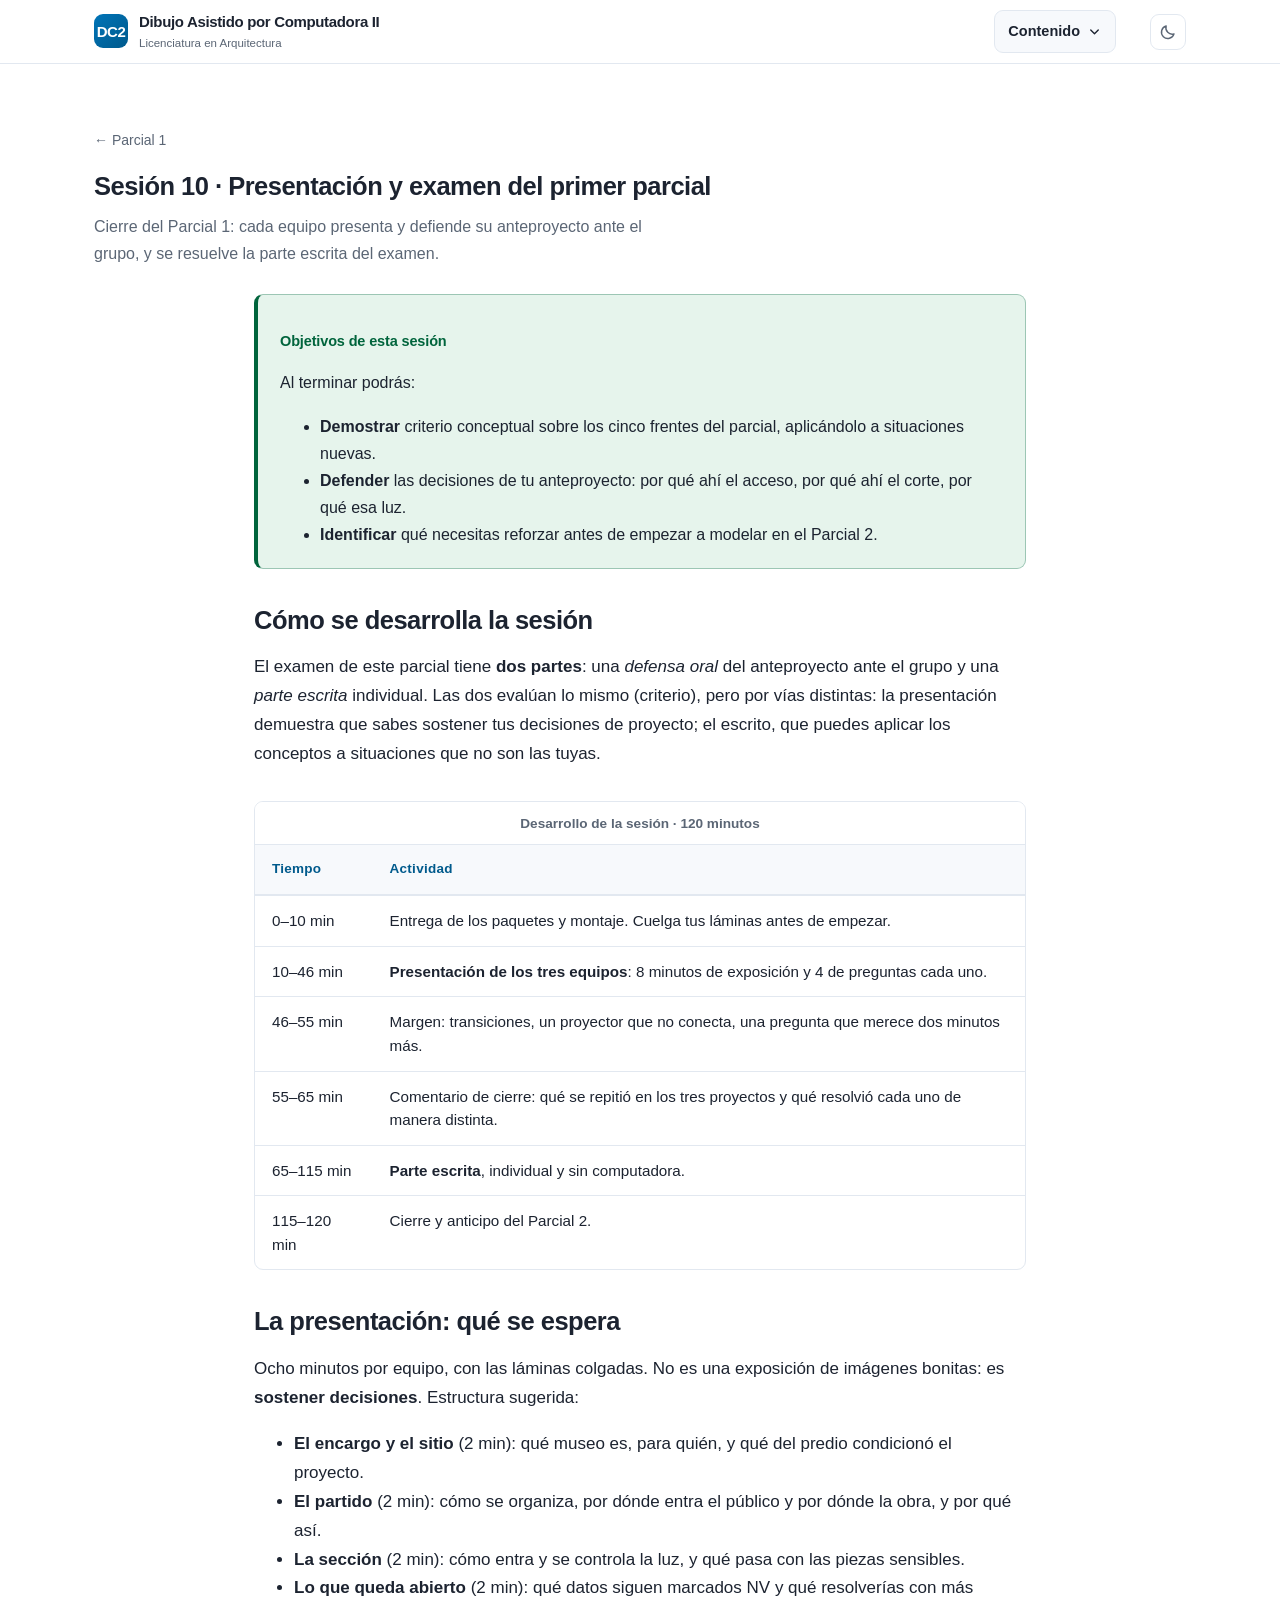
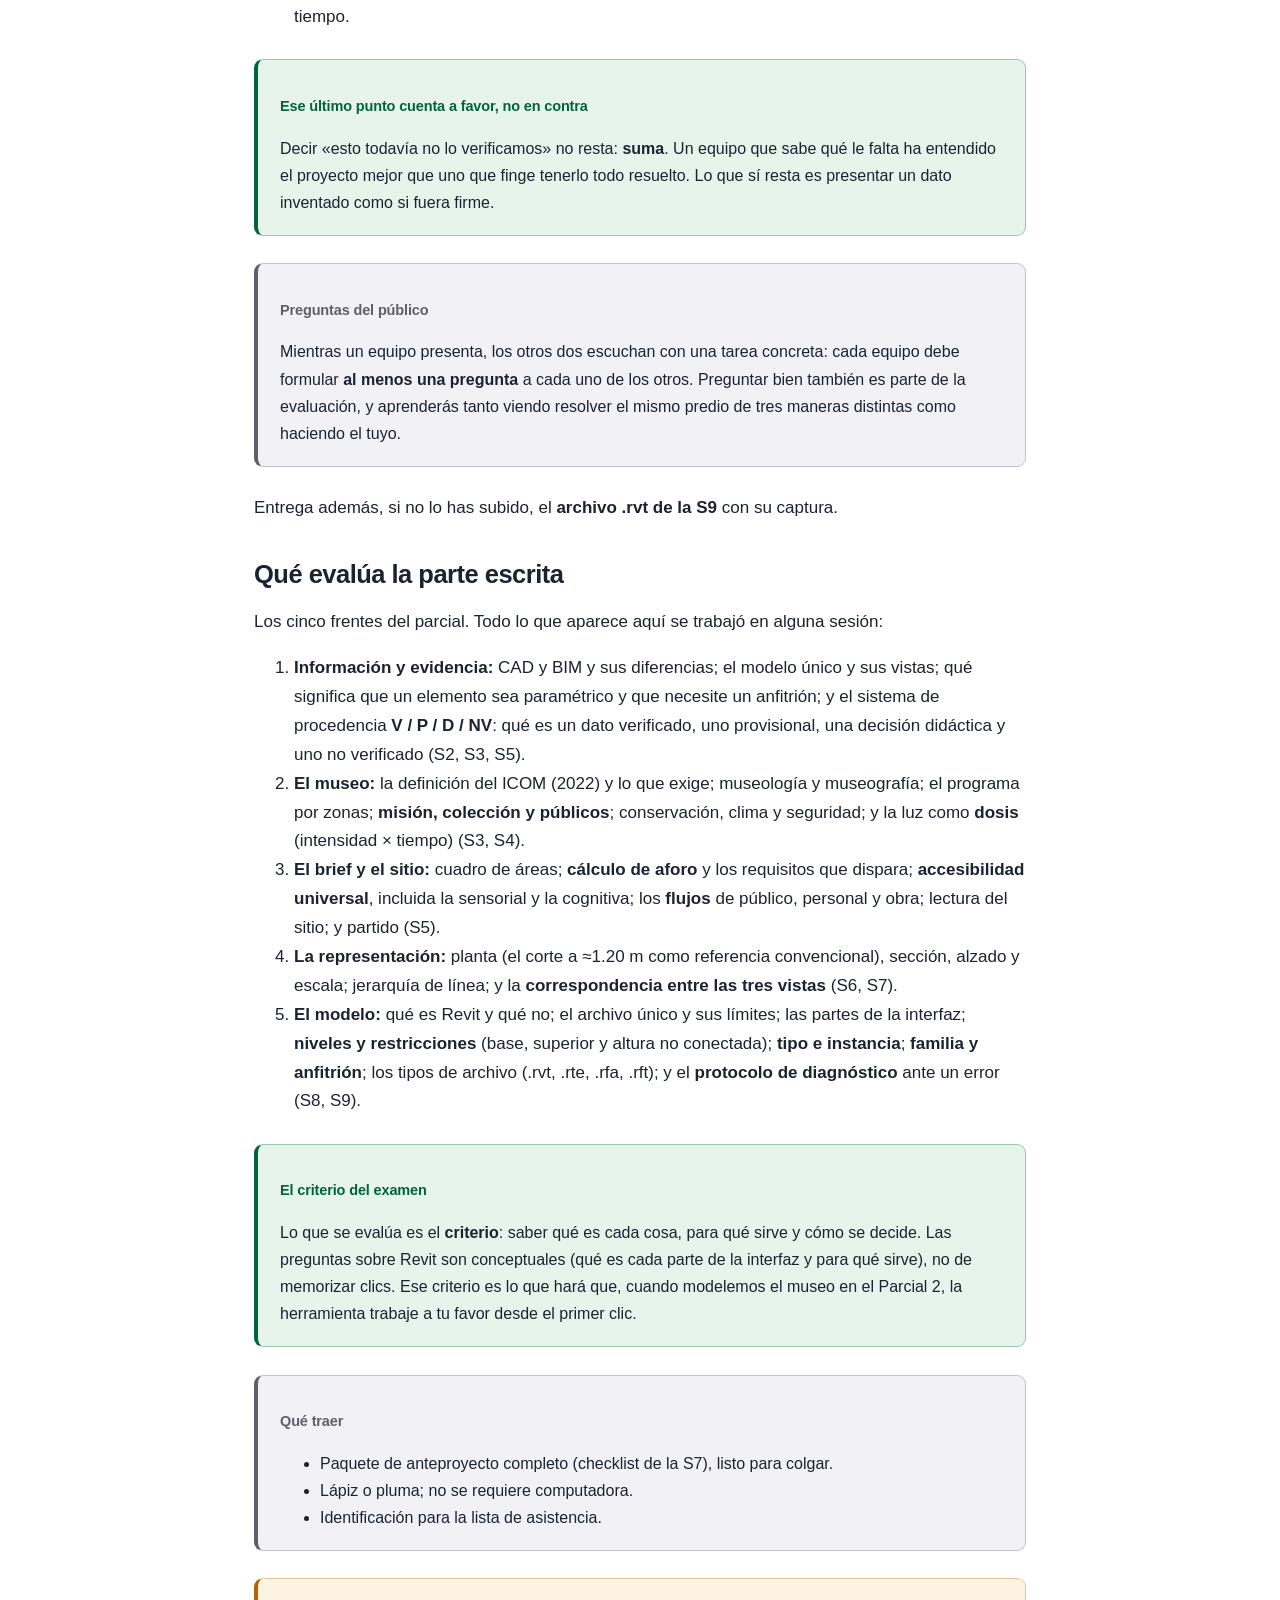
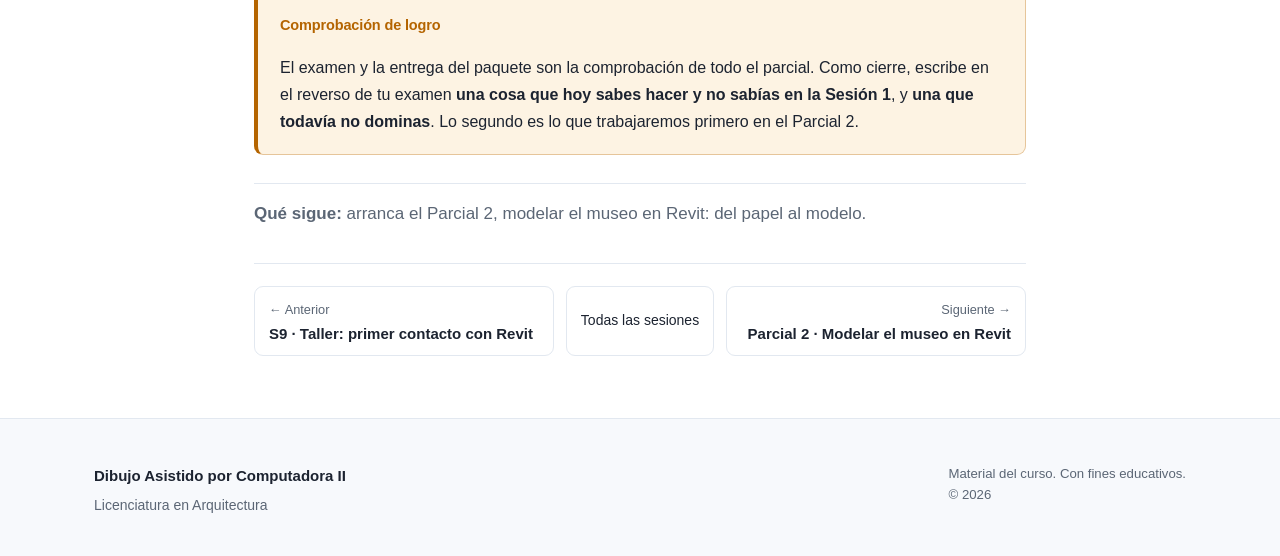
==== temas/sesion-10.html @ a5e87a87 "primer commit" ====
<!DOCTYPE html>
<html lang="es">
<head>
<meta charset="UTF-8">
<meta name="viewport" content="width=device-width, initial-scale=1">
<title>Sesión 10 · Presentación y examen del primer parcial | Dibujo Asistido por Computadora II</title>
<meta name="description" content="Sesión 10 del Parcial 1: presentación y defensa del anteproyecto del museo ante el grupo, y parte escrita del examen.">
<link rel="stylesheet" href="../assets/css/estilos.css">
<script>
  (function () {
    try {
      var t = localStorage.getItem('dacii-tema');
      if (!t) t = window.matchMedia('(prefers-color-scheme: dark)').matches ? 'oscuro' : 'claro';
      if (t === 'oscuro') document.documentElement.setAttribute('data-tema', 'oscuro');
    } catch (e) {}
  })();
</script>
</head>
<body>

<nav class="nav">
  <div class="contenedor nav__inner">
    <a class="nav__marca" href="../index.html">
      <span class="nav__logo">DC2</span>
      <span>Dibujo Asistido por Computadora II<small>Licenciatura en Arquitectura</small></span>
    </a>
    <div class="menu" data-menu>
      <noscript><a class="menu__respaldo" href="../index.html">Contenido del curso</a></noscript>
    </div>
      <button class="tema-btn" id="tema-btn" type="button"
              aria-label="Cambiar entre modo claro y oscuro" title="Cambiar tema">
        <svg class="luna" viewBox="0 0 24 24" aria-hidden="true"><path d="M20 14.5A8.5 8.5 0 0 1 9.5 4a8.5 8.5 0 1 0 10.5 10.5Z"/></svg>
        <svg class="sol" viewBox="0 0 24 24" aria-hidden="true"><circle cx="12" cy="12" r="4.2"/><path d="M12 2.4v2.2M12 19.4v2.2M2.4 12h2.2M19.4 12h2.2M5.2 5.2l1.6 1.6M17.2 17.2l1.6 1.6M18.8 5.2l-1.6 1.6M6.8 17.2l-1.6 1.6"/></svg>
      </button>
  </div>
</nav>

<main>
<section class="seccion">
  <div class="contenedor parcial-cab">
    <a class="volver" href="../parcial-1.html">&larr; Parcial 1</a>
    <h1>Sesión 10 · Presentación y examen del primer parcial</h1>
    <p class="parcial-desc">Cierre del Parcial 1: cada equipo presenta y defiende su anteproyecto ante el grupo, y se resuelve la parte escrita del examen.</p>
  </div>

  <div class="contenedor sesion-cuerpo">

    <div class="caja caja--concepto">
      <p class="caja__titulo">Objetivos de esta sesión</p>
      <p>Al terminar podrás:</p>
      <ul>
        <li><strong>Demostrar</strong> criterio conceptual sobre los cinco frentes del parcial, aplicándolo a situaciones nuevas.</li>
        <li><strong>Defender</strong> las decisiones de tu anteproyecto: por qué ahí el acceso, por qué ahí el corte, por qué esa luz.</li>
        <li><strong>Identificar</strong> qué necesitas reforzar antes de empezar a modelar en el Parcial 2.</li>
      </ul>
    </div>

    <h2>Cómo se desarrolla la sesión</h2>

    <p>
      El examen de este parcial tiene <strong>dos partes</strong>: una <em>defensa oral</em> del
      anteproyecto ante el grupo y una <em>parte escrita</em> individual. Las dos evalúan lo mismo
      (criterio), pero por vías distintas: la presentación demuestra que sabes sostener tus decisiones de
      proyecto; el escrito, que puedes aplicar los conceptos a situaciones que no son las tuyas.
    </p>

    <div class="tabla-envoltura">
      <table>
        <caption class="tabla-titulo">Desarrollo de la sesión · 120 minutos</caption>
        <thead>
          <tr><th scope="col">Tiempo</th><th scope="col">Actividad</th></tr>
        </thead>
        <tbody>
          <tr><td>0–10 min</td><td>Entrega de los paquetes y montaje. Cuelga tus láminas antes de empezar.</td></tr>
          <tr><td>10–46 min</td><td><strong>Presentación de los tres equipos</strong>: 8 minutos de exposición y 4 de preguntas cada uno.</td></tr>
          <tr><td>46–55 min</td><td>Margen: transiciones, un proyector que no conecta, una pregunta que merece dos minutos más.</td></tr>
          <tr><td>55–65 min</td><td>Comentario de cierre: qué se repitió en los tres proyectos y qué resolvió cada uno de manera distinta.</td></tr>
          <tr><td>65–115 min</td><td><strong>Parte escrita</strong>, individual y sin computadora.</td></tr>
          <tr><td>115–120 min</td><td>Cierre y anticipo del Parcial 2.</td></tr>
        </tbody>
      </table>
    </div>

    <h2>La presentación: qué se espera</h2>

    <p>
      Ocho minutos por equipo, con las láminas colgadas. No es una exposición de imágenes bonitas: es
      <strong>sostener decisiones</strong>. Estructura sugerida:
    </p>
    <ul>
      <li><strong>El encargo y el sitio</strong> (2 min): qué museo es, para quién, y qué del predio condicionó el proyecto.</li>
      <li><strong>El partido</strong> (2 min): cómo se organiza, por dónde entra el público y por dónde la obra, y por qué así.</li>
      <li><strong>La sección</strong> (2 min): cómo entra y se controla la luz, y qué pasa con las piezas sensibles.</li>
      <li><strong>Lo que queda abierto</strong> (2 min): qué datos siguen marcados NV y qué resolverías con más tiempo.</li>
    </ul>

    <div class="caja caja--concepto">
      <p class="caja__titulo">Ese último punto cuenta a favor, no en contra</p>
      <p>
        Decir «esto todavía no lo verificamos» no resta: <strong>suma</strong>. Un equipo que sabe qué le
        falta ha entendido el proyecto mejor que uno que finge tenerlo todo resuelto. Lo que sí resta es
        presentar un dato inventado como si fuera firme.
      </p>
    </div>

    <div class="caja caja--recordatorio">
      <p class="caja__titulo">Preguntas del público</p>
      <p>
        Mientras un equipo presenta, los otros dos escuchan con una tarea concreta: cada equipo debe
        formular <strong>al menos una pregunta</strong> a cada uno de los otros. Preguntar bien también es
        parte de la evaluación, y aprenderás tanto viendo resolver el mismo predio de tres maneras
        distintas como haciendo el tuyo.
      </p>
    </div>

    <p>
      Entrega además, si no lo has subido, el <strong>archivo .rvt de la S9</strong> con su captura.
    </p>

    <h2>Qué evalúa la parte escrita</h2>
    <p>Los cinco frentes del parcial. Todo lo que aparece aquí se trabajó en alguna sesión:</p>
    <ol>
      <li><strong>Información y evidencia:</strong> CAD y BIM y sus diferencias; el modelo único y sus
        vistas; qué significa que un elemento sea paramétrico y que necesite un anfitrión; y el sistema de
        procedencia <strong>V / P / D / NV</strong>: qué es un dato verificado, uno provisional, una
        decisión didáctica y uno no verificado (S2, S3, S5).</li>
      <li><strong>El museo:</strong> la definición del ICOM (2022) y lo que exige; museología y museografía;
        el programa por zonas; <strong>misión, colección y públicos</strong>; conservación, clima y
        seguridad; y la luz como <strong>dosis</strong> (intensidad × tiempo) (S3, S4).</li>
      <li><strong>El brief y el sitio:</strong> cuadro de áreas; <strong>cálculo de aforo</strong> y los
        requisitos que dispara; <strong>accesibilidad universal</strong>, incluida la sensorial y la
        cognitiva; los <strong>flujos</strong> de público, personal y obra; lectura del sitio; y partido
        (S5).</li>
      <li><strong>La representación:</strong> planta (el corte a ≈1.20 m como referencia convencional),
        sección, alzado y escala; jerarquía de línea; y la <strong>correspondencia entre las tres
        vistas</strong> (S6, S7).</li>
      <li><strong>El modelo:</strong> qué es Revit y qué no; el archivo único y sus límites; las partes de
        la interfaz; <strong>niveles y restricciones</strong> (base, superior y altura no conectada);
        <strong>tipo e instancia</strong>; <strong>familia y anfitrión</strong>; los tipos de archivo
        (.rvt, .rte, .rfa, .rft); y el <strong>protocolo de diagnóstico</strong> ante un error (S8, S9).</li>
    </ol>

    <div class="caja caja--concepto">
      <p class="caja__titulo">El criterio del examen</p>
      <p>
        Lo que se evalúa es el <strong>criterio</strong>: saber qué es cada cosa, para qué sirve y cómo se
        decide. Las preguntas sobre Revit son conceptuales (qué es cada parte de la interfaz y para qué
        sirve), no de memorizar clics. Ese criterio es lo que hará que, cuando modelemos
        el museo en el Parcial 2, la herramienta trabaje a tu favor desde el primer clic.
      </p>
    </div>

    <div class="caja caja--recordatorio">
      <p class="caja__titulo">Qué traer</p>
      <ul>
        <li>Paquete de anteproyecto completo (checklist de la S7), listo para colgar.</li>
        <li>Lápiz o pluma; no se requiere computadora.</li>
        <li>Identificación para la lista de asistencia.</li>
      </ul>
    </div>

    <div class="caja caja--practica">
      <p class="caja__titulo">Comprobación de logro</p>
      <p>
        El examen y la entrega del paquete son la comprobación de todo el parcial. Como cierre, escribe en
        el reverso de tu examen <strong>una cosa que hoy sabes hacer y no sabías en la Sesión 1</strong>, y
        <strong>una que todavía no dominas</strong>. Lo segundo es lo que trabajaremos primero en el
        Parcial 2.
      </p>
    </div>

    <p class="sesion-sig"><strong>Qué sigue:</strong> arranca el Parcial 2, modelar el museo en Revit: del papel al modelo.</p>

    <nav class="nav-sesiones" aria-label="Navegación entre sesiones">
      <a class="nav-sesiones__ant" href="sesion-9.html">
        <span class="nav-sesiones__rotulo">&larr; Anterior</span>
        <span class="nav-sesiones__titulo">S9 · Taller: primer contacto con Revit</span>
      </a>
      <a class="nav-sesiones__ind" href="../parcial-1.html">Todas las sesiones</a>
      <a class="nav-sesiones__sig" href="../parcial-2.html">
        <span class="nav-sesiones__rotulo">Siguiente &rarr;</span>
        <span class="nav-sesiones__titulo">Parcial 2 · Modelar el museo en Revit</span>
      </a>
    </nav>

  </div>
</section>
</main>

<footer class="pie">
  <div class="contenedor pie__inner">
    <div>
      <strong>Dibujo Asistido por Computadora II</strong>
      Licenciatura en Arquitectura
    </div>
    <div class="pie__nota">
      Material del curso. Con fines educativos.
      <br>&copy; <span data-anio>2026</span>
    </div>
  </div>
</footer>

<script src="../assets/js/main.js"></script>
<script src="../assets/js/curso.js"></script>
<script src="../assets/js/menu.js"></script>
</body>
</html>
---- assets/css/estilos.css ----
/* ===================================================================
   Dibujo Asistido por Computadora II · Hoja de estilos
   =================================================================== */

:root {
  --azul-oscuro: #005a8c;
  --azul-medio: #0074b8;
  --azul-claro: #e8f0f9;
  --verde: #00643c;
  --verde-claro: #e6f4ec;
  --gris-azul: #465a6e;
  --gris-azul-claro: #eef2f7;
  --gris-calido: #5f5f69;
  --gris-calido-claro: #f2f2f6;
  --morado: #5a0078;
  --morado-claro: #f4ecf9;
  --naranja: #b46400;
  --naranja-claro: #fdf3e3;
  --rojo: #b41e1e;
  --rojo-claro: #fdeced;

  --texto: #1c2330;
  --texto-suave: #5b6675;
  --borde: #e2e8f0;
  --fondo: #ffffff;
  --fondo-alt: #f7f9fc;
  --tarjeta: #ffffff;
  --nav-fondo: rgba(255, 255, 255, .86);
  --hero-1: rgba(10, 77, 140, .11);
  --hero-2: rgba(0, 100, 60, .07);
  --brillo-fig: none;

  --radio: 14px;
  --radio-sm: 9px;
  --sombra: 0 1px 2px rgba(16, 30, 54, .04), 0 6px 20px rgba(16, 30, 54, .06);
  --sombra-hover: 0 2px 4px rgba(16, 30, 54, .06), 0 14px 34px rgba(16, 30, 54, .12);
  --ancho: 1140px;
  --sans: "Inter", -apple-system, BlinkMacSystemFont, "Segoe UI", Roboto, "Helvetica Neue", Arial, sans-serif;

  --alto-nav: 64px;
}

/* ===================================================================
   Tema oscuro
   Los acentos se aclaran (para leerse sobre fondo oscuro) y los fondos
   «claros» de las cajas didácticas se vuelven tintes profundos del
   mismo color, conservando el código cromático del apunte.
   =================================================================== */
[data-tema="oscuro"] {
  --azul-oscuro: #8ab8ea;
  --azul-medio: #6ba6e4;
  --azul-claro: #15273d;
  --verde: #6fd0a4;
  --verde-claro: #0e2a20;
  --gris-azul: #a8bacd;
  --gris-azul-claro: #1b2431;
  --gris-calido: #b2b2bf;
  --gris-calido-claro: #1f1f28;
  --morado: #cba0e2;
  --morado-claro: #241531;
  --naranja: #e2a755;
  --naranja-claro: #2b2010;
  --rojo: #ee9091;
  --rojo-claro: #2e1618;

  --texto: #e5ecf4;
  --texto-suave: #97a5b6;
  --borde: #27313f;
  --fondo: #0f1520;
  --fondo-alt: #151d2a;
  --tarjeta: #182131;
  --nav-fondo: rgba(15, 21, 32, .88);
  --hero-1: rgba(107, 166, 228, .12);
  --hero-2: rgba(111, 208, 164, .07);
  --brillo-fig: brightness(.9) contrast(1.02);

  --sombra: 0 1px 2px rgba(0, 0, 0, .3), 0 6px 20px rgba(0, 0, 0, .28);
  --sombra-hover: 0 2px 4px rgba(0, 0, 0, .34), 0 14px 34px rgba(0, 0, 0, .42);

  color-scheme: dark;
}

html { transition: none; }
body, .nav, .bloque, .caja, .instructor, table, .glosario div, .nav-apuntes a {
  transition: background-color .22s ease, border-color .22s ease, color .22s ease;
}
@media (prefers-reduced-motion: reduce) {
  * { transition: none !important; }
}

/* --- Reset --- */
*, *::before, *::after { box-sizing: border-box; }
html { scroll-behavior: smooth; scroll-padding-top: calc(var(--alto-nav) + 20px); -webkit-text-size-adjust: 100%; }
body {
  margin: 0;
  font-family: var(--sans);
  font-size: 17px;
  line-height: 1.7;
  color: var(--texto);
  background: var(--fondo);
  -webkit-font-smoothing: antialiased;
}
img { max-width: 100%; height: auto; display: block; }
a { color: var(--azul-medio); text-decoration: none; }
a:hover { text-decoration: underline; }
h1, h2, h3, h4 { line-height: 1.25; letter-spacing: -.02em; margin: 0 0 .5em; font-weight: 700; }

.contenedor { width: 100%; max-width: var(--ancho); margin: 0 auto; padding: 0 24px; }

/* ===================================================================
   Barra de navegación
   =================================================================== */
.nav {
  position: sticky; top: 0; z-index: 100;
  height: var(--alto-nav);
  background: var(--nav-fondo);
  backdrop-filter: saturate(180%) blur(14px);
  -webkit-backdrop-filter: saturate(180%) blur(14px);
  border-bottom: 1px solid var(--borde);
}
.nav__inner { height: 100%; display: flex; align-items: center; gap: 28px; }
.nav__marca { display: flex; align-items: center; gap: 11px; font-weight: 700; color: var(--texto); letter-spacing: -.02em; }
.nav__marca:hover { text-decoration: none; }
.nav__logo {
  width: 34px; height: 34px; border-radius: 9px; flex-shrink: 0;
  background: linear-gradient(135deg, var(--azul-medio), var(--azul-oscuro));
  color: #fff; display: grid; place-items: center;
  font-size: 13px; font-weight: 800; letter-spacing: -.03em;
}
.nav__marca span { font-size: 15px; }
.nav__marca small { display: block; font-size: 11.5px; font-weight: 500; color: var(--texto-suave); letter-spacing: 0; }
.nav__links { margin-left: auto; display: flex; gap: 6px; align-items: center; }
.nav__links a {
  color: var(--texto-suave); font-size: 14.5px; font-weight: 500;
  padding: 7px 13px; border-radius: 8px; transition: .18s;
}
.nav__links a:hover { background: var(--fondo-alt); color: var(--azul-oscuro); text-decoration: none; }
.nav__links a.activo { color: var(--azul-oscuro); background: var(--azul-claro); font-weight: 600; }

/* --- Menú «Contenido» --- */
.menu { position: relative; margin-left: auto; }
.menu__btn {
  display: inline-flex; align-items: center; gap: 7px;
  font: inherit; font-size: 14.5px; font-weight: 600;
  color: var(--texto); background: var(--fondo-alt);
  border: 1px solid var(--borde); border-radius: 9px;
  padding: 8px 13px; cursor: pointer; transition: .18s;
}
.menu__btn:hover { border-color: color-mix(in srgb, var(--azul-medio) 38%, var(--fondo)); color: var(--azul-oscuro); }
.menu__btn:focus-visible { outline: 2px solid var(--azul-medio); outline-offset: 2px; }
.menu__btn svg { width: 15px; height: 15px; fill: none; stroke: currentColor; stroke-width: 2.2; stroke-linecap: round; stroke-linejoin: round; transition: transform .2s; }
.menu.abierto .menu__btn { background: var(--azul-claro); border-color: color-mix(in srgb, var(--azul-medio) 42%, var(--fondo)); color: var(--azul-oscuro); }
.menu.abierto .menu__btn svg { transform: rotate(180deg); }

.menu__panel {
  position: absolute; right: 0; top: calc(100% + 9px); z-index: 200;
  width: min(430px, calc(100vw - 32px));
  max-height: min(72vh, 640px); overflow-y: auto;
  background: var(--tarjeta); border: 1px solid var(--borde);
  border-radius: var(--radio); box-shadow: var(--sombra-hover);
  padding: 8px;
}
.menu__panel[hidden] { display: none; }

.menu__bloque {
  display: flex; flex-direction: column; gap: 1px;
  margin: 10px 0 6px; padding: 0 12px;
  font-size: 14.5px; font-weight: 700; color: var(--texto); letter-spacing: -.01em;
}
.menu__bloque:first-child { margin-top: 4px; }
.menu__bloque span {
  font-size: 11px; font-weight: 700; letter-spacing: .09em;
  text-transform: uppercase; color: var(--azul-medio);
}

.menu__lista { list-style: none; margin: 0 0 4px; padding: 0; }
.menu__lista li {
  display: grid; grid-template-columns: 30px minmax(0, 1fr) auto;
  align-items: center; gap: 10px;
  padding: 9px 12px; border-radius: var(--radio-sm);
}
.menu__lista li:hover { background: var(--fondo-alt); }
.menu__clave { font-size: 12.5px; font-weight: 800; color: var(--azul-medio); }
.menu__tema { font-size: 14.3px; color: var(--texto); line-height: 1.4; }
.menu__accesos { display: flex; gap: 6px; }
.menu__accesos a {
  font-size: 12.3px; font-weight: 600; color: var(--texto-suave);
  border: 1px solid var(--borde); border-radius: 999px; padding: 3px 11px;
  white-space: nowrap; transition: .16s;
}
.menu__accesos a:hover { background: var(--azul-claro); border-color: color-mix(in srgb, var(--azul-medio) 40%, var(--fondo)); color: var(--azul-oscuro); text-decoration: none; }
.menu__accesos a.aqui { background: var(--azul-oscuro); border-color: var(--azul-oscuro); color: var(--fondo); }
[data-tema="oscuro"] .menu__accesos a.aqui { color: #0f1520; }
.menu__pendiente { font-size: 11.5px; color: var(--texto-suave); font-style: italic; white-space: nowrap; }

.menu__inicio {
  display: block; margin: 6px 0 2px; padding: 11px 12px;
  border-top: 1px solid var(--borde); border-radius: 0 0 var(--radio-sm) var(--radio-sm);
  font-size: 13.8px; font-weight: 600; color: var(--azul-medio);
}
.menu__inicio:hover { background: var(--fondo-alt); text-decoration: none; }

.menu__respaldo { margin-left: auto; font-size: 14.5px; font-weight: 500; color: var(--texto-suave); }

.menu__btn .ico-lista { display: none; }
.menu__fondo { display: none; }

/* ---- Móvil: el panel deja de flotar y se ancla bajo la barra ---- */
@media (max-width: 700px) {
  /* El texto no cabe, pero un galón suelto no significa nada: se cambia por un
     icono de lista, y el botón conserva su nombre accesible en el aria-label. */
  .menu__btn span, .menu__btn .ico-galon { display: none; }
  .menu__btn .ico-lista { display: block; width: 21px; height: 21px; }
  .menu__btn { padding: 7px 9px; }

  /* Se posiciona respecto a la ventana, no al botón: así ocupa todo el ancho
     sin depender de la posición del botón ni del padding del contenedor. */
  .menu { position: static; }
  .menu__panel {
    position: fixed; left: 0; right: 0; top: var(--alto-nav);
    width: auto; max-height: calc(100vh - var(--alto-nav));
    max-height: calc(100dvh - var(--alto-nav));
    border-radius: 0; border-left: 0; border-right: 0;
    box-shadow: 0 14px 30px rgba(0, 0, 0, .22);
    padding: 4px 6px calc(16px + env(safe-area-inset-bottom));
    overscroll-behavior: contain;
  }

  .menu__fondo {
    display: block; position: fixed; inset: 0; z-index: 150;
    background: rgba(9, 13, 20, .42);
    -webkit-backdrop-filter: blur(2px); backdrop-filter: blur(2px);
  }
  .menu__fondo[hidden] { display: none; }

  body.menu-abierto { overflow: hidden; }

  /* Dos renglones por subtema y objetivos táctiles más grandes */
  .menu__bloque { padding: 0 14px; margin: 14px 0 4px; }
  .menu__lista li {
    grid-template-columns: 28px minmax(0, 1fr);
    row-gap: 8px; padding: 11px 14px; align-items: start;
  }
  .menu__tema { font-size: 15px; }
  .menu__accesos, .menu__pendiente { grid-column: 2; }
  .menu__accesos a { padding: 8px 16px; font-size: 13.2px; }
  .menu__inicio { padding: 14px; margin-top: 8px; }
}

/* --- Interruptor de tema --- */
.tema-btn {
  margin-left: 6px; flex-shrink: 0;
  width: 36px; height: 36px; padding: 0;
  display: grid; place-items: center;
  background: transparent; color: var(--texto-suave);
  border: 1px solid var(--borde); border-radius: 9px;
  cursor: pointer; transition: .18s;
}
.tema-btn:hover { color: var(--azul-oscuro); background: var(--fondo-alt); border-color: color-mix(in srgb, var(--azul-medio) 38%, var(--fondo)); }
.tema-btn:focus-visible { outline: 2px solid var(--azul-medio); outline-offset: 2px; }
.tema-btn svg { width: 18px; height: 18px; fill: none; stroke: currentColor; stroke-width: 1.9; stroke-linecap: round; stroke-linejoin: round; }
/* se muestra el icono del tema al que se cambiará */
.tema-btn .luna { display: block; }
.tema-btn .sol  { display: none; }
[data-tema="oscuro"] .tema-btn .luna { display: none; }
[data-tema="oscuro"] .tema-btn .sol  { display: block; }

/* ===================================================================
   Portada (hero)
   =================================================================== */
.hero {
  background:
    radial-gradient(1100px 480px at 82% -12%, var(--hero-1), transparent 62%),
    radial-gradient(760px 400px at 8% 8%, var(--hero-2), transparent 60%),
    var(--fondo-alt);
  border-bottom: 1px solid var(--borde);
  padding: 76px 0 68px;
}
.hero__etiqueta {
  display: inline-flex; align-items: center; gap: 8px;
  font-size: 12.5px; font-weight: 600; letter-spacing: .07em; text-transform: uppercase;
  color: var(--azul-medio); background: var(--tarjeta);
  border: 1px solid color-mix(in srgb, var(--azul-medio) 22%, var(--fondo)); border-radius: 999px; padding: 6px 15px; margin-bottom: 22px;
}
.hero h1 { font-size: clamp(2.3rem, 5.4vw, 3.5rem); margin-bottom: .3em; letter-spacing: -.035em; }
.hero__sub { font-size: clamp(1.02rem, 2.1vw, 1.2rem); color: var(--texto-suave); max-width: 640px; margin: 0 0 30px; }
.hero__datos { display: flex; flex-wrap: wrap; gap: 12px; }
.dato {
  background: var(--tarjeta); border: 1px solid var(--borde); border-radius: 10px;
  padding: 9px 16px; font-size: 14px; color: var(--texto-suave);
}
.dato strong { color: var(--texto); font-weight: 600; }

/* ===================================================================
   Secciones
   =================================================================== */
.seccion { padding: 62px 0; }
.seccion--alt { background: var(--fondo-alt); border-block: 1px solid var(--borde); }
.seccion__titulo { font-size: 1.05rem; font-weight: 700; letter-spacing: .04em; text-transform: uppercase; color: var(--azul-medio); margin-bottom: 6px; }
.seccion__desc { color: var(--texto-suave); margin: 0 0 34px; max-width: 620px; }

/* ===================================================================
   Tarjetas de bloque
   =================================================================== */
/* min(330px, 100%) evita que la pista mínima supere el ancho de un celular angosto */
.bloques { display: grid; grid-template-columns: repeat(auto-fit, minmax(min(330px, 100%), 1fr)); gap: 24px; }

.bloque {
  background: var(--tarjeta); border: 1px solid var(--borde); border-radius: var(--radio);
  padding: 30px 30px 26px; box-shadow: var(--sombra);
  display: flex; flex-direction: column;
  transition: transform .22s ease, box-shadow .22s ease, border-color .22s ease;
}
.bloque:hover { transform: translateY(-3px); box-shadow: var(--sombra-hover); border-color: color-mix(in srgb, var(--azul-medio) 30%, var(--fondo)); }
.bloque__cab { display: flex; align-items: flex-start; gap: 15px; margin-bottom: 16px; }
.bloque__num {
  width: 46px; height: 46px; flex-shrink: 0; border-radius: 12px;
  display: grid; place-items: center; font-size: 19px; font-weight: 800;
  background: var(--azul-claro); color: var(--azul-oscuro);
}
.bloque--2 .bloque__num { background: var(--verde-claro); color: var(--verde); }
.bloque__cab h3 { font-size: 1.32rem; margin: 3px 0 3px; }
.bloque__cab p { margin: 0; font-size: 13.5px; color: var(--texto-suave); }
.bloque > p { color: var(--texto-suave); font-size: 15.2px; margin: 0 0 20px; }

.subtemas { list-style: none; margin: 0 0 22px; padding: 0; display: flex; flex-direction: column; gap: 9px; }
.subtemas li a, .subtemas li span {
  display: flex; align-items: center; gap: 12px;
  padding: 12px 15px; border-radius: var(--radio-sm);
  background: var(--fondo-alt); border: 1px solid transparent;
  font-size: 15px; color: var(--texto); transition: .18s;
}
.subtemas li a:hover { background: var(--azul-claro); border-color: color-mix(in srgb, var(--azul-medio) 34%, var(--fondo)); text-decoration: none; }
.subtemas li span { color: var(--texto-suave); }
.subtemas .clave { font-weight: 700; color: var(--azul-medio); font-size: 13px; min-width: 26px; }
.bloque--2 .subtemas .clave { color: var(--verde); }
.subtemas .flecha { margin-left: auto; color: var(--texto-suave); font-size: 15px; }

.bloque__pie { margin-top: auto; padding-top: 18px; border-top: 1px solid var(--borde); display: flex; align-items: center; gap: 10px; }

.chip {
  display: inline-flex; align-items: center; gap: 6px;
  font-size: 12px; font-weight: 600; letter-spacing: .03em;
  padding: 4px 11px; border-radius: 999px;
}
.chip--ok { background: var(--verde-claro); color: var(--verde); }
.chip--wip { background: var(--naranja-claro); color: var(--naranja); }
.chip--info { background: var(--azul-claro); color: var(--azul-oscuro); }
.chip--llave { background: var(--morado-claro); color: var(--morado); }

/* ===================================================================
   Instructor
   =================================================================== */
.instructor {
  display: flex; align-items: center; gap: 34px;
  background: var(--tarjeta); border: 1px solid var(--borde); border-radius: var(--radio);
  padding: 34px 38px; box-shadow: var(--sombra); max-width: 680px;
}
.instructor__foto {
  width: 156px; height: 156px; flex-shrink: 0;
  border-radius: 50%; object-fit: cover; object-position: center 42%;
  background: var(--tarjeta);
  border: 4px solid var(--tarjeta);
  box-shadow: 0 0 0 1px var(--borde), 0 8px 24px rgba(16, 30, 54, .13);
}
.instructor__nombre { font-size: 1.42rem; margin: 0 0 3px; letter-spacing: -.025em; }
.instructor__rol { font-size: 14px; font-weight: 600; letter-spacing: .05em; text-transform: uppercase; color: var(--azul-medio); margin: 0 0 12px; }
.instructor__nota { margin: 0; color: var(--texto-suave); font-size: 15.2px; line-height: 1.6; }

@media (max-width: 620px) {
  .instructor { flex-direction: column; text-align: center; gap: 22px; padding: 30px 24px; }
  .instructor__foto { width: 132px; height: 132px; }
}

/* ===================================================================
   Botones
   =================================================================== */
.btn {
  display: inline-flex; align-items: center; gap: 8px;
  padding: 11px 20px; border-radius: 10px; font-size: 14.5px; font-weight: 600;
  border: 1px solid transparent; cursor: pointer; transition: .18s;
}
.btn:hover { text-decoration: none; }
.btn--primario { background: var(--azul-oscuro); color: #fff; }
.btn--primario:hover { background: var(--azul-medio); }
.btn--sec { background: var(--tarjeta); color: var(--texto); border-color: var(--borde); }
.btn--sec:hover { border-color: color-mix(in srgb, var(--azul-medio) 38%, var(--fondo)); background: var(--fondo-alt); }

/* ===================================================================
   Página de apunte: layout con índice lateral
   =================================================================== */
.apunte-layout {
  max-width: var(--ancho); margin: 0 auto; padding: 0 24px;
  display: grid; grid-template-columns: 258px minmax(0, 1fr); gap: 52px;
  align-items: start;
}

.toc {
  position: sticky; top: calc(var(--alto-nav) + 26px);
  max-height: calc(100vh - var(--alto-nav) - 52px); overflow-y: auto;
  padding: 26px 0 40px; font-size: 14px;
}
.toc__titulo { font-size: 11.5px; font-weight: 700; letter-spacing: .1em; text-transform: uppercase; color: var(--texto-suave); margin-bottom: 14px; }
.toc ol { list-style: none; margin: 0; padding: 0; border-left: 2px solid var(--borde); }
.toc li a {
  display: block; padding: 6px 0 6px 15px; margin-left: -2px;
  border-left: 2px solid transparent; color: var(--texto-suave); line-height: 1.45; transition: .16s;
}
.toc li a:hover { color: var(--azul-oscuro); text-decoration: none; }
.toc li a.activo { color: var(--azul-oscuro); font-weight: 600; border-left-color: var(--azul-medio); }
.toc li.sub a { padding-left: 27px; font-size: 13.3px; }

.apunte { padding: 26px 0 80px; min-width: 0; max-width: 780px; }

.miga { font-size: 13.5px; color: var(--texto-suave); margin-bottom: 20px; }
.miga a { color: var(--texto-suave); }
.miga span { margin: 0 7px; opacity: .55; }

.apunte__cab { padding-bottom: 30px; border-bottom: 1px solid var(--borde); margin-bottom: 12px; }
.apunte__cab .etiqueta {
  display: inline-block; font-size: 12px; font-weight: 700; letter-spacing: .09em; text-transform: uppercase;
  color: var(--azul-medio); background: var(--azul-claro); padding: 5px 12px; border-radius: 999px; margin-bottom: 16px;
}
.apunte__cab h1 { font-size: clamp(1.95rem, 4.2vw, 2.7rem); margin-bottom: .3em; }
.apunte__cab .bajada { color: var(--texto-suave); font-size: 1.05rem; margin: 0 0 22px; }
.apunte__acciones { display: flex; flex-wrap: wrap; gap: 10px; }

.apunte h2 {
  font-size: 1.58rem; margin: 2.4em 0 .7em; padding-top: .35em;
  scroll-margin-top: calc(var(--alto-nav) + 20px);
}
.apunte h2:first-of-type { margin-top: 1.6em; }
.apunte h3 { font-size: 1.17rem; margin: 1.9em 0 .55em; color: var(--azul-oscuro); scroll-margin-top: calc(var(--alto-nav) + 20px); }
.apunte p { margin: 0 0 1.15em; }
.apunte ul, .apunte ol { margin: 0 0 1.25em; padding-left: 1.45em; }
.apunte li { margin-bottom: .45em; }
.apunte li::marker { color: var(--azul-medio); }

.divisor-parte {
  display: flex; align-items: center; gap: 18px;
  margin: 3.4em 0 2em; color: var(--azul-oscuro);
  font-size: 13px; font-weight: 700; letter-spacing: .13em; text-transform: uppercase;
  scroll-margin-top: calc(var(--alto-nav) + 20px);
}
.divisor-parte::before, .divisor-parte::after { content: ""; flex: 1; height: 1px; background: linear-gradient(90deg, transparent, color-mix(in srgb, var(--azul-medio) 45%, var(--fondo)), transparent); }

/* --- Cajas didácticas --- */
.caja {
  border-radius: var(--radio-sm); border: 1px solid; border-left-width: 4px;
  padding: 19px 22px; margin: 1.7em 0; font-size: 16px;
}
.caja__titulo { font-weight: 700; font-size: 14.5px; margin-bottom: 9px; display: flex; align-items: center; gap: 8px; letter-spacing: -.01em; }
.caja p:last-child, .caja ul:last-child, .caja ol:last-child { margin-bottom: 0; }
.caja ul, .caja ol { margin-bottom: .6em; }

.caja--definicion { background: var(--azul-claro); border-color: color-mix(in srgb, var(--azul-oscuro) 32%, var(--azul-claro)); border-left-color: var(--azul-oscuro); }
.caja--definicion .caja__titulo { color: var(--azul-oscuro); }
.caja--concepto { background: var(--verde-claro); border-color: color-mix(in srgb, var(--verde) 32%, var(--verde-claro)); border-left-color: var(--verde); }
.caja--concepto .caja__titulo { color: var(--verde); }
.caja--alerta { background: var(--gris-azul-claro); border-color: color-mix(in srgb, var(--gris-azul) 32%, var(--gris-azul-claro)); border-left-color: var(--gris-azul); }
.caja--alerta .caja__titulo { color: var(--gris-azul); }
.caja--recordatorio { background: var(--gris-calido-claro); border-color: color-mix(in srgb, var(--gris-calido) 32%, var(--gris-calido-claro)); border-left-color: var(--gris-calido); }
.caja--recordatorio .caja__titulo { color: var(--gris-calido); }
.caja--reflexion { background: var(--morado-claro); border-color: color-mix(in srgb, var(--morado) 32%, var(--morado-claro)); border-left-color: var(--morado); }
.caja--reflexion .caja__titulo { color: var(--morado); }
.caja--practica { background: var(--naranja-claro); border-color: color-mix(in srgb, var(--naranja) 32%, var(--naranja-claro)); border-left-color: var(--naranja); }
.caja--practica .caja__titulo { color: var(--naranja); }

/* --- Figuras --- */
figure { margin: 2em 0; }
figure img { border-radius: var(--radio-sm); border: 1px solid var(--borde); margin: 0 auto; filter: var(--brillo-fig); }
figcaption { font-size: 13.6px; color: var(--texto-suave); line-height: 1.55; margin-top: 11px; text-align: center; }
figcaption b { color: var(--texto); font-weight: 600; }
.fig-doble { display: grid; grid-template-columns: 1fr 1fr; gap: 20px; align-items: end; }
.fig-doble figcaption { margin-top: 9px; font-size: 12.8px; }
.fig-estrecha img { max-width: min(460px, 100%); }
.fig-media img { max-width: min(600px, 100%); }

/* --- Tablas --- */
.tabla-envoltura { overflow-x: auto; margin: 1.9em 0; border: 1px solid var(--borde); border-radius: var(--radio-sm); }
table { width: 100%; border-collapse: collapse; font-size: 15.2px; }
thead th {
  background: var(--fondo-alt); text-align: left; font-weight: 700; font-size: 13.5px;
  letter-spacing: .02em; color: var(--azul-oscuro); padding: 13px 17px; border-bottom: 2px solid var(--borde);
}
tbody td { padding: 13px 17px; border-bottom: 1px solid var(--borde); vertical-align: top; line-height: 1.55; }
tbody tr:last-child td { border-bottom: none; }
tbody tr:hover { background: var(--fondo-alt); }
table.centrada td, table.centrada th { text-align: center; }
.tabla-titulo { font-size: 13.6px; color: var(--texto-suave); margin: -1.1em 0 1.9em; text-align: center; }
/* Cuando el título va DENTRO de .tabla-envoltura, se muestra como barra de encabezado
   (evita que el margen negativo lo recorte contra el borde de la caja con overflow). */
.tabla-envoltura .tabla-titulo { margin: 0; padding: 0.7em 0.9em; border-bottom: 1px solid var(--borde); font-weight: 600; }

/* El título de tabla va en <caption> por accesibilidad: los lectores de pantalla
   lo anuncian junto con la tabla. Se estiliza igual que la antigua barra de encabezado. */
caption.tabla-titulo {
  caption-side: top;
  margin: 0;
  padding: 0.7em 0.9em;
  border-bottom: 1px solid var(--borde);
  font-size: 13.6px;
  font-weight: 600;
  color: var(--texto-suave);
  text-align: center;
  background: var(--fondo);
}

/* --- Línea de tiempo --- */
.timeline { margin: 2.2em 0 1.4em; overflow-x: auto; padding-bottom: 6px;
  -webkit-overflow-scrolling: touch;
  mask-image: linear-gradient(90deg, #000 92%, transparent);
  -webkit-mask-image: linear-gradient(90deg, #000 92%, transparent); }
@media (min-width: 780px) { .timeline { mask-image: none; -webkit-mask-image: none; } }
.timeline__pista { display: flex; gap: 0; min-width: 700px; position: relative; padding-top: 8px; }
.timeline__pista::before { content: ""; position: absolute; left: 0; right: 0; top: 34px; height: 2px; background: linear-gradient(90deg, color-mix(in srgb, var(--azul-medio) 32%, var(--fondo)), var(--azul-medio)); }
.hito { flex: 1; text-align: center; position: relative; padding-top: 0; }
.hito__anio { font-size: 13px; font-weight: 700; color: var(--azul-oscuro); margin-bottom: 8px; }
.hito__punto { width: 13px; height: 13px; border-radius: 50%; background: var(--tarjeta); border: 3px solid var(--azul-medio); margin: 0 auto 12px; position: relative; z-index: 1; }
.hito__texto { font-size: 12.4px; color: var(--texto-suave); line-height: 1.45; padding: 0 6px; }

/* --- Glosario --- */
.glosario { display: grid; gap: 2px; margin: 1.6em 0; border: 1px solid var(--borde); border-radius: var(--radio-sm); overflow: hidden; }
.glosario div { display: grid; grid-template-columns: 210px minmax(0,1fr); gap: 18px; padding: 14px 18px; background: var(--tarjeta); border-bottom: 1px solid var(--borde); font-size: 15.2px; }
.glosario div:last-child { border-bottom: none; }
.glosario dt { font-weight: 700; color: var(--azul-oscuro); margin: 0; }
.glosario dd { margin: 0; color: var(--texto-suave); }

/* --- Referencias / créditos --- */
.referencias { font-size: 15px; }
.referencias li { margin-bottom: .8em; }
.creditos { font-size: 13.2px; color: var(--texto-suave); background: var(--fondo-alt); border: 1px solid var(--borde); border-radius: var(--radio-sm); padding: 17px 20px; margin-top: 2.2em; line-height: 1.6; }

/* --- Navegación entre apuntes --- */
.nav-apuntes { display: grid; grid-template-columns: 1fr 1fr; gap: 16px; margin-top: 3.4em; padding-top: 2.2em; border-top: 1px solid var(--borde); }
.nav-apuntes a {
  border: 1px solid var(--borde); border-radius: var(--radio-sm); padding: 16px 19px;
  background: var(--tarjeta); transition: .18s; display: block;
}
.nav-apuntes a:hover { border-color: color-mix(in srgb, var(--azul-medio) 38%, var(--fondo)); box-shadow: var(--sombra); text-decoration: none; }
.nav-apuntes small { display: block; font-size: 12px; color: var(--texto-suave); margin-bottom: 4px; letter-spacing: .04em; text-transform: uppercase; font-weight: 600; }
.nav-apuntes strong { font-size: 15.2px; color: var(--texto); font-weight: 600; }
.nav-apuntes .der { text-align: right; }

/* --- Ecuaciones --- */
mjx-container[display="true"] { margin: 1.4em 0 !important; overflow-x: auto; overflow-y: hidden; }

/* ===================================================================
   Taller interactivo
   =================================================================== */
.taller-barra {
  position: sticky; top: var(--alto-nav); z-index: 50;
  display: flex; align-items: center; flex-wrap: wrap; gap: 12px;
  padding: 13px 18px; margin: 0 0 30px;
  background: var(--nav-fondo);
  backdrop-filter: saturate(180%) blur(14px);
  -webkit-backdrop-filter: saturate(180%) blur(14px);
  border: 1px solid var(--borde); border-radius: var(--radio-sm);
}
.taller-barra .marcador { font-size: 14.5px; color: var(--texto-suave); margin-right: auto; }
.taller-barra .marcador strong { color: var(--texto); }
.taller-barra .btn { padding: 8px 15px; font-size: 13.8px; }

.actividad {
  margin: 2.6em 0 0; padding-top: .4em;
  scroll-margin-top: calc(var(--alto-nav) + 76px);
}
.actividad__cab {
  display: flex; align-items: center; gap: 13px;
  background: var(--azul-oscuro); color: var(--fondo);
  border-radius: var(--radio-sm); padding: 13px 20px; margin-bottom: 18px;
}
[data-tema="oscuro"] .actividad__cab { color: #0f1520; }
.actividad__cab .n {
  width: 27px; height: 27px; flex-shrink: 0; border-radius: 50%;
  display: grid; place-items: center; font-size: 13.5px; font-weight: 800;
  background: rgba(255, 255, 255, .22);
}
.actividad__cab h2 { font-size: 1.16rem; margin: 0; letter-spacing: -.02em; }

.modelo { background: var(--verde-claro); border-color: color-mix(in srgb, var(--verde) 32%, var(--verde-claro)); border-left-color: var(--verde); }
.modelo .caja__titulo { color: var(--verde); }
.pista { background: var(--naranja-claro); border-color: color-mix(in srgb, var(--naranja) 30%, var(--naranja-claro)); border-left-color: var(--naranja); font-size: 15px; }
.pista .caja__titulo { color: var(--naranja); }

.ejercicio { border: 1px solid var(--borde); border-radius: var(--radio-sm); padding: 20px 22px; margin: 1.5em 0; background: var(--tarjeta); }
.ejercicio__num { font-weight: 700; color: var(--azul-oscuro); font-size: 15.5px; display: block; margin-bottom: 4px; }
.ejercicio__num .tipo { font-weight: 600; font-size: 11.5px; letter-spacing: .07em; text-transform: uppercase; color: var(--texto-suave); margin-left: 8px; }
.ejercicio > p:last-child, .ejercicio > ol:last-child, .ejercicio > div:last-child { margin-bottom: 0; }

/* --- Campos --- */
.hueco, .hueco-sel {
  font: inherit; font-size: 15.5px; color: var(--texto);
  background: var(--fondo-alt);
  border: 1px solid var(--borde); border-bottom: 2px solid var(--texto-suave);
  border-radius: 5px 5px 0 0; padding: 3px 8px; margin: 0 2px;
  transition: .16s; max-width: 100%;
}
.hueco:focus, .hueco-sel:focus { outline: none; border-bottom-color: var(--azul-medio); background: var(--azul-claro); }
.hueco-sel { padding: 4px 6px; }
.abierta {
  font: inherit; font-size: 15.5px; line-height: 1.6; color: var(--texto);
  width: 100%; background: var(--fondo-alt);
  border: 1px solid var(--borde); border-radius: var(--radio-sm);
  padding: 10px 13px; margin-top: 7px; resize: vertical;
}
.abierta:focus { outline: none; border-color: var(--azul-medio); }

.eleccion { display: inline-flex; gap: 5px; vertical-align: middle; margin-right: 9px; }
.eleccion button {
  font: inherit; font-size: 14px; font-weight: 700; line-height: 1;
  min-width: 34px; padding: 7px 9px; cursor: pointer;
  color: var(--texto-suave); background: var(--fondo-alt);
  border: 1px solid var(--borde); border-radius: 7px; transition: .16s;
}
.eleccion button:hover { border-color: var(--azul-medio); color: var(--azul-oscuro); }
.eleccion button[aria-pressed="true"] { background: var(--azul-oscuro); border-color: var(--azul-oscuro); color: var(--fondo); }
[data-tema="oscuro"] .eleccion button[aria-pressed="true"] { color: #0f1520; }

.opciones { display: flex; flex-wrap: wrap; gap: 8px 20px; margin: 8px 0 0; }
.opciones label { display: inline-flex; align-items: center; gap: 7px; font-size: 15.5px; cursor: pointer; }
.opciones input { accent-color: var(--azul-medio); width: 16px; height: 16px; }

.lista-ej { list-style: none; padding: 0; margin: 12px 0 0; }
.lista-ej > li { display: flex; align-items: flex-start; gap: 10px; padding: 7px 0; border-bottom: 1px solid var(--borde); }
.lista-ej > li:last-child { border-bottom: none; }
.lista-ej .enun { flex: 1; min-width: 0; }
.lista-ej .justif { display: block; width: 100%; margin-top: 6px; }

/* --- Estado de corrección --- */
.bien  { border-color: var(--verde) !important; background: var(--verde-claro) !important; }
.mal   { border-color: var(--naranja) !important; background: var(--naranja-claro) !important; }
.marca { font-size: 14px; font-weight: 700; margin-left: 7px; vertical-align: middle; }
.marca.ok  { color: var(--verde); }
.marca.no  { color: var(--naranja); }
.revisar {
  display: inline-flex; align-items: center; gap: 6px; margin-top: 8px;
  font-size: 13.2px; color: var(--texto-suave);
  background: var(--gris-calido-claro); border: 1px solid var(--borde);
  border-radius: 999px; padding: 4px 12px;
}
.revisar a { font-weight: 600; }

/* --- Emparejar / receta / mapa --- */
.emparejar { display: grid; grid-template-columns: minmax(0, 1fr) minmax(0, 1.25fr); gap: 26px; margin-top: 12px; }
.emparejar ol { margin: 0; padding-left: 1.3em; }
.emparejar > div > p { font-size: 12px; font-weight: 700; letter-spacing: .07em; text-transform: uppercase; color: var(--texto-suave); margin: 0 0 8px; }
.emparejar li { margin-bottom: 9px; }

.flujo { display: grid; gap: 12px; margin: 14px 0 0; }
.flujo__fila { display: flex; align-items: center; flex-wrap: wrap; gap: 9px; font-size: 15.5px; }
.ficha { background: var(--fondo-alt); border: 1px solid var(--borde); border-radius: 8px; padding: 8px 14px; font-weight: 600; }
.ficha--fuerte { background: var(--azul-oscuro); color: var(--fondo); border-color: var(--azul-oscuro); }
[data-tema="oscuro"] .ficha--fuerte { color: #0f1520; }
.flujo__op { color: var(--azul-medio); font-weight: 800; }

.mapa { display: grid; grid-template-columns: repeat(auto-fit, minmax(200px, 1fr)); gap: 14px; margin-top: 14px; align-items: center; }
.mapa .nodo { border: 1px solid var(--borde); border-radius: var(--radio-sm); padding: 14px 16px; text-align: center; font-size: 15px; background: var(--fondo-alt); }
.mapa .nodo strong { display: block; margin-bottom: 6px; color: var(--azul-oscuro); }

.obras { display: grid; grid-template-columns: repeat(auto-fit, minmax(190px, 1fr)); gap: 20px; margin-top: 14px; }
.obras--duo { grid-template-columns: minmax(0, .88fr) minmax(0, 1.12fr); align-items: start; }
.obras figure { margin: 0; }
.obras img { width: 100%; height: auto; max-height: 220px; object-fit: contain; background: var(--tarjeta); filter: var(--brillo-fig); }
.obras .campos { margin-top: 9px; font-size: 14.5px; display: grid; gap: 7px; }

@media (max-width: 700px) {
  .obras, .obras--duo { grid-template-columns: 1fr; }
  .obras img { max-height: 46vh; }
  .emparejar { grid-template-columns: 1fr; gap: 16px; }
  .taller-barra { top: 0; }
  .actividad__cab h2 { font-size: 1.05rem; }
  .lista-ej > li { flex-wrap: wrap; }
}

@media print {
  .taller-barra { display: none !important; }
  .hueco, .hueco-sel, .abierta { background: none; border-bottom: 1px solid #000; }
  .actividad { break-inside: avoid; }
}

/* ===================================================================
   Lupa: ampliar figuras al tocarlas
   =================================================================== */
.lupa-env { position: relative; display: block; }
.ampliable { cursor: zoom-in; }
figure .ampliable:focus-visible { outline: 2px solid var(--azul-medio); outline-offset: 3px; }

/* Distintivo discreto que aparece al pasar el cursor (en táctil no estorba) */
.lupa-marca {
  position: absolute; right: 10px; bottom: 10px; z-index: 2;
  width: 30px; height: 30px; border-radius: 50%;
  display: grid; place-items: center; pointer-events: none;
  background: rgba(15, 21, 32, .62); color: #fff;
  opacity: 0; transform: scale(.85); transition: .18s;
}
.lupa-marca svg { width: 15px; height: 15px; fill: none; stroke: currentColor; stroke-width: 2.1; stroke-linecap: round; }
.lupa-env:hover .lupa-marca, .ampliable:focus-visible + .lupa-marca { opacity: 1; transform: scale(1); }
@media (hover: none) { .lupa-marca { opacity: .85; transform: scale(1); } }

.visor {
  position: fixed; inset: 0; z-index: 500;
  display: flex; flex-direction: column;
  background: rgba(9, 13, 20, .93);
  opacity: 0; transition: opacity .18s;
}
.visor[hidden] { display: none; }
.visor.visible { opacity: 1; }

.visor__barra {
  display: flex; align-items: center; gap: 12px;
  padding: 10px 14px; flex-shrink: 0;
  color: #e8eef6; font-size: 13.5px;
}
.visor__titulo { margin-right: auto; opacity: .85; font-weight: 600; letter-spacing: .02em; }
.visor__accion {
  display: grid; place-items: center; width: 38px; height: 38px; padding: 0;
  font: inherit; color: #e8eef6; background: rgba(255, 255, 255, .1);
  border: 1px solid rgba(255, 255, 255, .18); border-radius: 9px; cursor: pointer; transition: .16s;
}
.visor__accion:hover { background: rgba(255, 255, 255, .2); }
.visor__accion:focus-visible { outline: 2px solid #8ab8ea; outline-offset: 2px; }
.visor__accion svg { width: 18px; height: 18px; fill: none; stroke: currentColor; stroke-width: 2; stroke-linecap: round; stroke-linejoin: round; }

.visor__lienzo {
  flex: 1; min-height: 0; overflow: auto; padding: 0 14px;
  display: flex; align-items: center; justify-content: center;
  -webkit-overflow-scrolling: touch;
}
.visor__lienzo img, .visor__lienzo svg {
  display: block; margin: auto;
  max-width: 100%; max-height: 100%;
  width: auto; height: auto;
  background: #fff; border-radius: 6px;
  transition: none;      /* el zoom no se anima: en móvil se siente más directo */
}
.visor__lienzo svg { padding: 10px; }
/* Con zoom: la imagen crece y el lienzo se desplaza */
.visor.zoom .visor__lienzo { align-items: flex-start; justify-content: flex-start; cursor: grab; }
.visor.zoom .visor__lienzo img, .visor.zoom .visor__lienzo svg {
  max-width: none; max-height: none;
  width: var(--zoom-ancho, 210%); height: auto; margin: 0;
}

.visor__pie {
  flex-shrink: 0; padding: 12px 18px calc(12px + env(safe-area-inset-bottom));
  color: #c3cede; font-size: 13.2px; line-height: 1.55;
  max-height: 32vh; overflow-y: auto;
  border-top: 1px solid rgba(255, 255, 255, .1);
}
.visor__pie b { color: #eef3f9; }
.visor__pie em { color: #d5dee9; }

@media (max-width: 640px) {
  .visor__pie { font-size: 12.6px; max-height: 26vh; padding: 10px 14px calc(10px + env(safe-area-inset-bottom)); }
  .visor__lienzo { padding: 0 6px; }
}

@media print { .visor, .lupa-marca { display: none !important; } }

/* ===================================================================
   Pie de página
   =================================================================== */
.pie { background: var(--fondo-alt); border-top: 1px solid var(--borde); padding: 44px 0 38px; font-size: 14px; color: var(--texto-suave); }
.pie__inner { display: flex; flex-wrap: wrap; gap: 22px; justify-content: space-between; align-items: flex-start; }
.pie strong { color: var(--texto); display: block; margin-bottom: 5px; font-size: 15px; }
.pie__nota { max-width: 470px; font-size: 13.2px; line-height: 1.6; }

/* ===================================================================
   Responsive
   =================================================================== */
@media (max-width: 980px) {
  .apunte-layout { grid-template-columns: 1fr; gap: 0; }
  .toc {
    position: static; max-height: none; overflow: visible;
    background: var(--fondo-alt); border: 1px solid var(--borde);
    border-radius: var(--radio-sm); padding: 18px 20px; margin: 22px 0 4px;
  }
  .toc ol { column-count: 2; column-gap: 26px; }
  .toc li { break-inside: avoid; }
  .apunte { max-width: none; }
}
@media (max-width: 700px) {
  body { font-size: 16.4px; }
  .contenedor, .apunte-layout { padding: 0 18px; }
  .nav__links a { padding: 7px 9px; font-size: 13.6px; }
  .nav__marca small { display: none; }
  .hero { padding: 52px 0 46px; }
  .seccion { padding: 46px 0; }
  .bloque { padding: 24px 22px 22px; }
  .fig-doble { grid-template-columns: 1fr; }
  .toc ol { column-count: 1; }
  .glosario div { grid-template-columns: 1fr; gap: 4px; }
  .nav-apuntes { grid-template-columns: 1fr; }
  .nav-apuntes .der { text-align: left; }
  .caja { padding: 16px 17px; }
}

/* --- Impresión --- */

/* ===================================================================
   Candado · pantalla de acceso de los talleres cifrados
   =================================================================== */

/* Sin barra lateral, el artículo ocupa las dos columnas */
.apunte-layout > .apunte:only-child { grid-column: 1 / -1; }

/* Candadito junto a los talleres que piden código */
.ico-candado {
  width: 12.5px; height: 12.5px; flex: none;
  margin-left: 5px; vertical-align: -2px;
  fill: none; stroke: currentColor; stroke-width: 1.9;
  stroke-linecap: round; stroke-linejoin: round; opacity: .7;
}
.subtemas .ico-candado { margin-left: 2px; opacity: .55; }
.subtemas li a:hover .ico-candado, .menu__accesos a:hover .ico-candado { opacity: 1; }

.candado {
  max-width: 560px; margin: 40px auto 80px; text-align: center;
  background: var(--tarjeta); border: 1px solid var(--borde);
  border-radius: var(--radio); box-shadow: var(--sombra);
  padding: 44px 34px 34px;
}

.candado__marca {
  width: 66px; height: 66px; margin: 0 auto 20px;
  display: grid; place-items: center; border-radius: 50%;
  background: var(--azul-claro); color: var(--azul-medio);
}
.candado__marca svg {
  width: 32px; height: 32px; fill: none; stroke: currentColor;
  stroke-width: 1.7; stroke-linecap: round; stroke-linejoin: round;
}
.candado__marca circle { fill: currentColor; stroke: none; }

.candado__etiqueta {
  font-size: 12.5px; font-weight: 700; letter-spacing: .06em; text-transform: uppercase;
  color: var(--texto-suave); margin: 0 0 8px;
}
.candado__titulo { font-size: 25px; line-height: 1.25; margin: 0 0 14px; color: var(--texto); }
.candado__texto {
  color: var(--texto-suave); font-size: 15.5px; line-height: 1.6;
  margin: 0 auto 26px; max-width: 42ch;
}

.candado__forma { margin: 0; }
.candado__rotulo {
  display: block; text-align: left; font-size: 13px; font-weight: 600;
  color: var(--texto-suave); margin-bottom: 7px;
}
.candado__fila { display: flex; gap: 10px; align-items: stretch; }

.candado__campo {
  flex: 1 1 auto; min-width: 0;
  padding: 12px 15px; font-size: 17px; font-family: inherit; font-weight: 600;
  letter-spacing: .06em; text-align: center;
  color: var(--texto); background: var(--fondo-alt);
  border: 1.5px solid var(--borde); border-radius: 10px;
  transition: border-color .16s, box-shadow .16s, background .16s;
}
.candado__campo::placeholder { font-weight: 400; letter-spacing: normal; }
.candado__campo:focus {
  outline: none; background: var(--fondo); border-color: var(--azul-medio);
  box-shadow: 0 0 0 3px color-mix(in srgb, var(--azul-medio) 18%, transparent);
}
.candado__campo:read-only { opacity: .65; }

.candado__btn { flex: 0 0 auto; padding-inline: 24px; justify-content: center; }
.candado__btn:disabled { opacity: .6; cursor: progress; }

.candado__aviso {
  min-height: 21px; margin: 13px 0 0; font-size: 14px; line-height: 1.45;
  color: var(--texto-suave);
}
.candado__aviso--error { color: var(--rojo); font-weight: 600; }

.candado__pie {
  margin: 26px 0 0; padding-top: 20px; border-top: 1px solid var(--borde);
  font-size: 13.5px; color: var(--texto-suave);
}
.candado__pie a { color: var(--azul-medio); font-weight: 600; }

/* Aviso de grupo una vez abierto */
.candado__sello {
  display: inline-flex; align-items: center; gap: 7px;
  margin: 16px 0 0; padding: 7px 14px; border-radius: 999px;
  background: var(--verde-claro); color: var(--verde);
  font-size: 13.5px; font-weight: 600;
}
.candado__sello svg {
  width: 15px; height: 15px; flex: none; fill: none; stroke: currentColor;
  stroke-width: 2.6; stroke-linecap: round; stroke-linejoin: round;
}

/* Latido mientras se deriva la llave (tarda ~1 s a propósito) */
.candado--trabajando .candado__marca { animation: candado-latido 1.15s ease-in-out infinite; }
@keyframes candado-latido {
  0%, 100% { transform: scale(1);    opacity: 1;  }
  50%      { transform: scale(1.07); opacity: .72; }
}
@media (prefers-reduced-motion: reduce) {
  .candado--trabajando .candado__marca { animation: none; }
}

@media (max-width: 640px) {
  .candado { margin: 20px auto 56px; padding: 34px 20px 26px; border-radius: var(--radio-sm); }
  .candado__titulo { font-size: 21px; }
  .candado__texto { font-size: 15px; margin-bottom: 22px; }
  .candado__fila { flex-direction: column; }
  .candado__btn { padding-block: 13px; }
}
@media print {
  .nav, .toc, .apunte__acciones, .nav-apuntes, .pie, .miga { display: none !important; }
  .apunte-layout { display: block; padding: 0; }
  body { font-size: 11pt; }
  .caja, figure, table { break-inside: avoid; }
}

/* ===================================================================
   Tarjetas de parcial clicables y página de cada parcial
   =================================================================== */
a.bloque { text-decoration: none; color: inherit; }
a.bloque:hover { text-decoration: none; }
.bloque__pie .flecha { margin-left: auto; color: var(--texto-suave); font-size: 18px; }
.parcial-cab .volver { display: inline-block; margin-bottom: 14px; color: var(--texto-suave); font-size: 14px; }
.parcial-cab h1 { margin: 4px 0 10px; }
.parcial-cab .parcial-desc { color: var(--texto-suave); font-size: 16px; max-width: 62ch; margin: 0; }
.parcial-cab .parcial-sesiones-tit { margin-top: 30px; }

/* Cuerpo de una página de sesión */
.sesion-cuerpo { max-width: 820px; }
.sesion-cuerpo h2 { margin-top: 36px; }
.sesion-cuerpo h3 { margin-top: 26px; }
.sesion-cuerpo .sesion-sig { color: var(--texto-suave); border-top: 1px solid var(--borde); padding-top: 16px; margin-top: 28px; }

/* Nota dirigida al docente dentro del texto */
.nota-docente { font-style: italic; color: var(--texto-suave); }

/* Navegación entre sesiones, al pie del cuerpo de la sesión */
.nav-sesiones {
  display: grid;
  grid-template-columns: 1fr auto 1fr;
  gap: 12px;
  align-items: stretch;
  margin-top: 34px;
  padding-top: 22px;
  border-top: 1px solid var(--borde);
}
.nav-sesiones a {
  display: flex;
  flex-direction: column;
  gap: 3px;
  padding: 12px 14px;
  border: 1px solid var(--borde);
  border-radius: var(--radio-sm, 6px);
  text-decoration: none;
  color: inherit;
  transition: border-color .15s ease, background-color .15s ease;
}
.nav-sesiones a:hover { border-color: var(--acento, #2e6bd1); background: var(--fondo-alt, rgba(0,0,0,.03)); }
.nav-sesiones__ant { text-align: left; }
.nav-sesiones__sig { text-align: right; grid-column: 3; }
.nav-sesiones__ind {
  grid-column: 2;
  justify-content: center;
  text-align: center;
  color: var(--texto-suave);
  font-size: 14px;
}
.nav-sesiones .nav-sesiones__rotulo { font-size: 12.8px; color: var(--texto-suave); }
.nav-sesiones .nav-sesiones__titulo { font-size: 15px; font-weight: 600; line-height: 1.3; }
.nav-sesiones__hueco { grid-column: 1; }

@media (max-width: 620px) {
  .nav-sesiones { grid-template-columns: 1fr; }
  .nav-sesiones__sig, .nav-sesiones__ind, .nav-sesiones__hueco { grid-column: 1; }
  .nav-sesiones__sig { text-align: left; }
}

/* Micrologro: comprobación corta al cierre de un bloque de taller */
.micrologro {
  border-left: 3px solid var(--verde, #2e7d5b);
  background: var(--verde-claro, rgba(46,125,91,.08));
  padding: 0.7em 1em;
  margin: 1.1em 0 1.9em;
  border-radius: 0 var(--radio-sm, 6px) var(--radio-sm, 6px) 0;
  font-size: 15.2px;
}
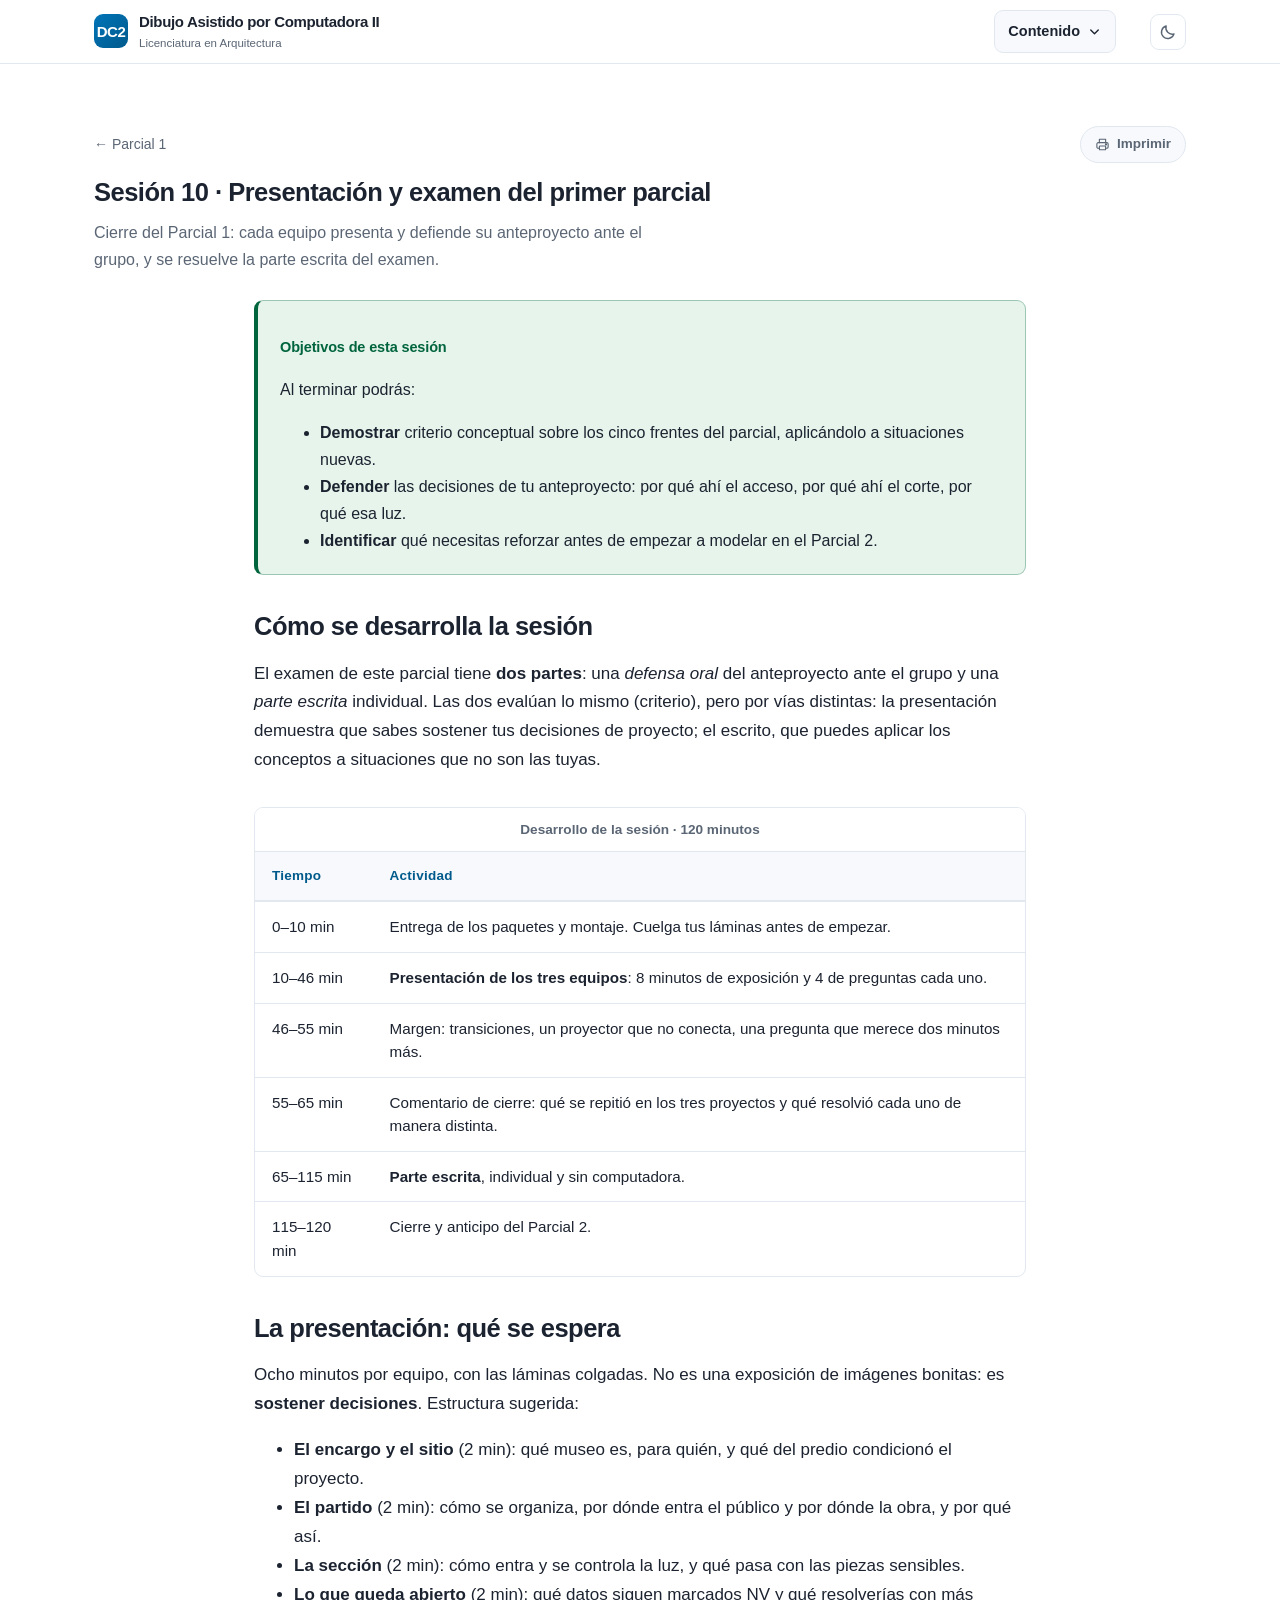
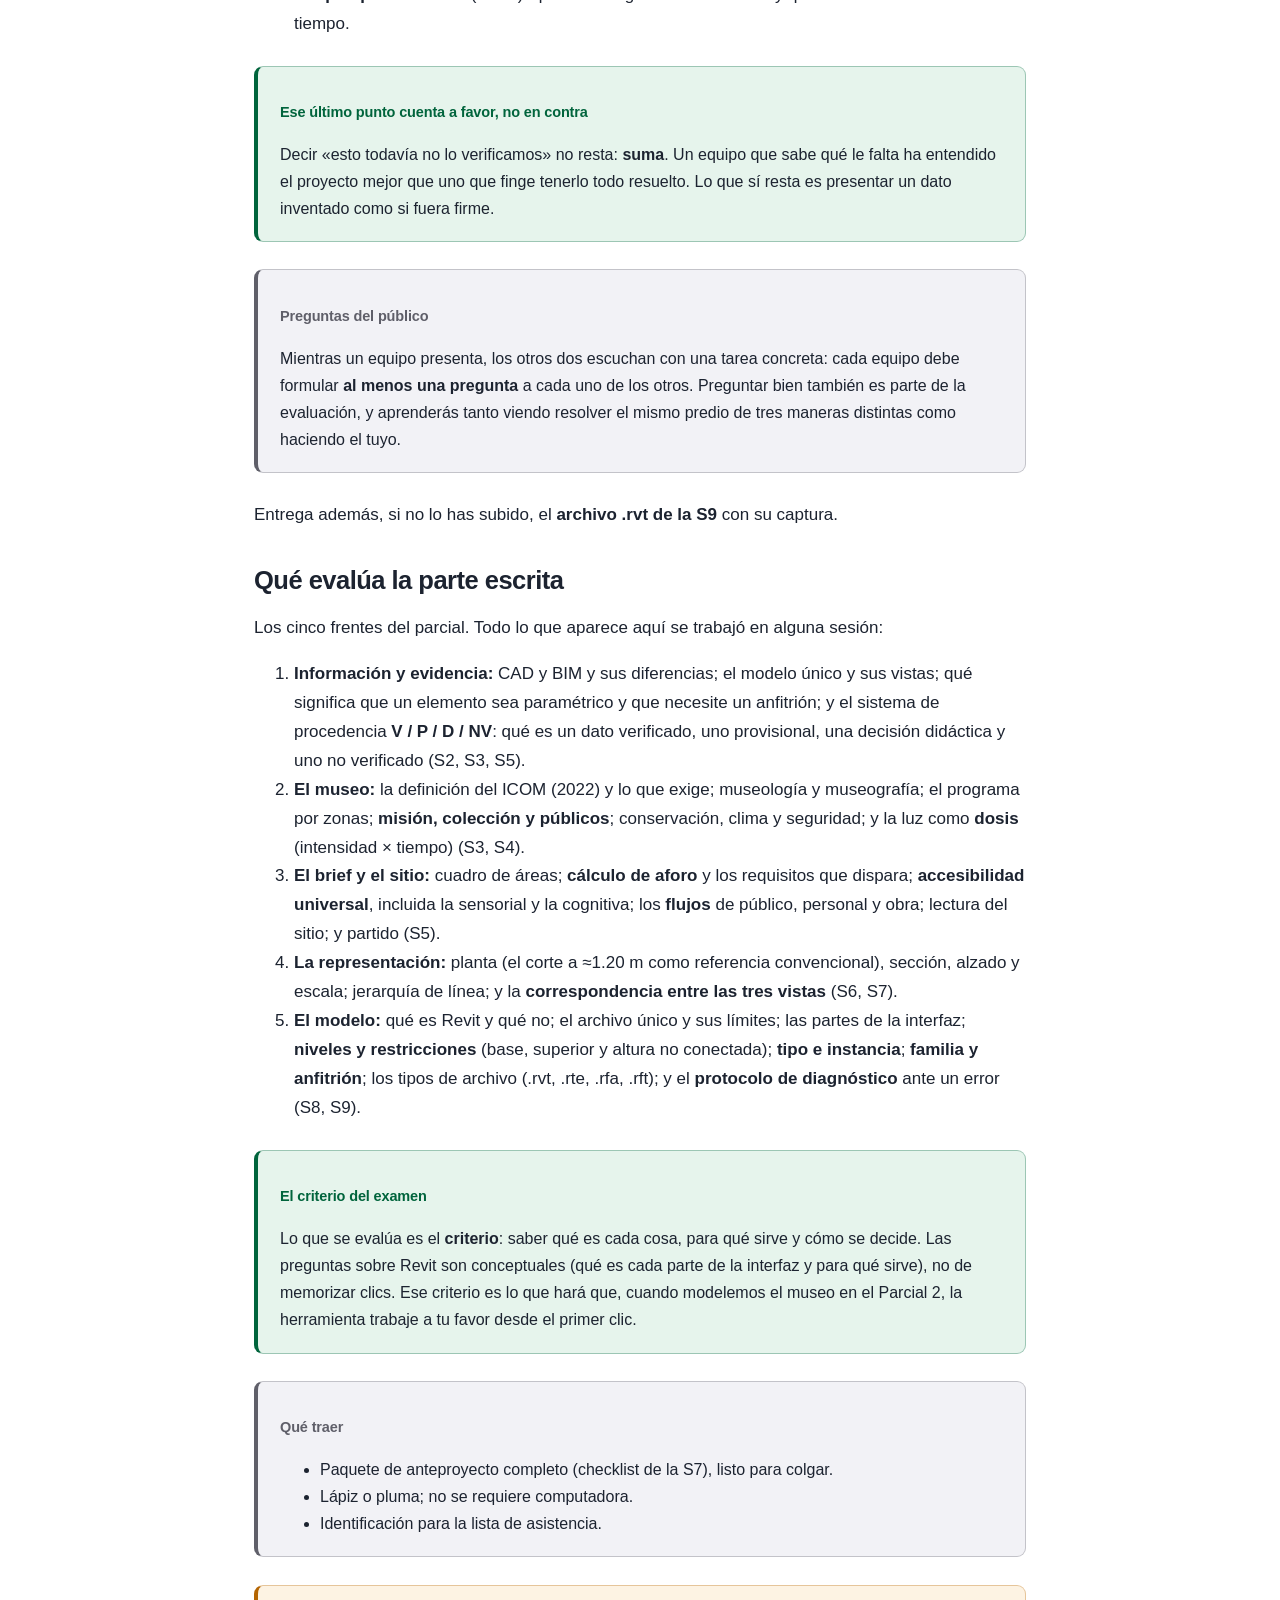
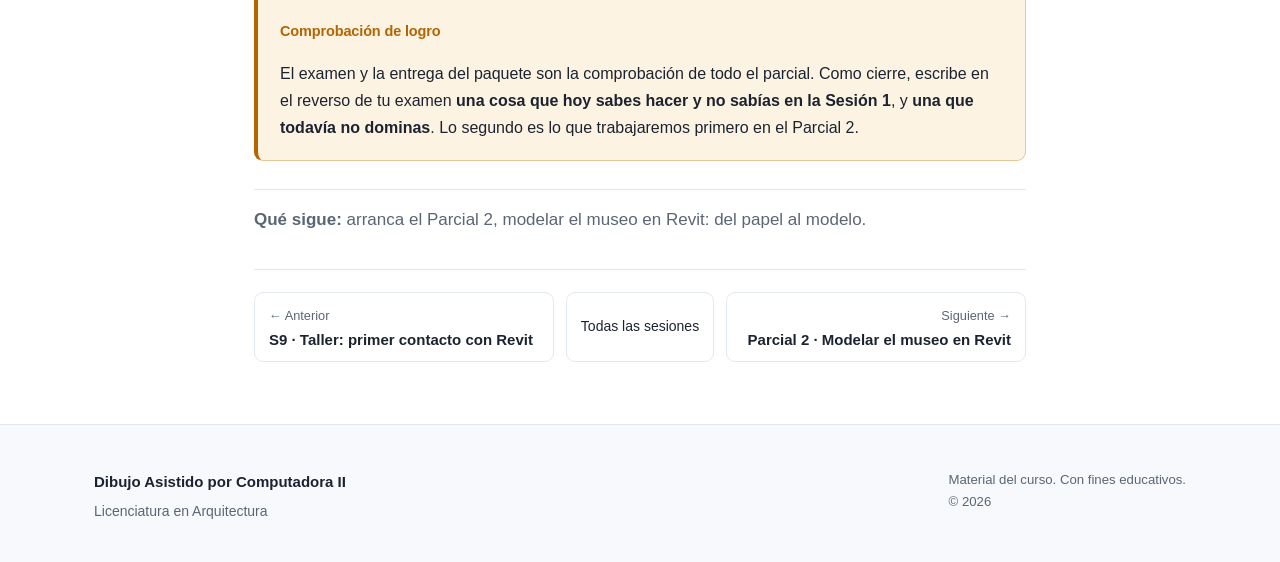
==== commit 787a5705: "se agregaron imagenes expo en S2" ====
--- a/temas/sesion-10.html
+++ b/temas/sesion-10.html
@@ -38,7 +38,20 @@
 <main>
 <section class="seccion">
   <div class="contenedor parcial-cab">
-    <a class="volver" href="../parcial-1.html">&larr; Parcial 1</a>
+    <div class="cab-acciones">
+      <a class="volver" href="../parcial-1.html">&larr; Parcial 1</a>
+      <button class="imprimir-btn" type="button" data-imprimir hidden
+              title="Imprimir esta sesión o guardarla en PDF"
+              aria-label="Imprimir esta sesión o guardarla en PDF">
+        <svg viewBox="0 0 24 24" aria-hidden="true">
+          <path d="M7 9V3.6h10V9"/>
+          <path d="M7 18H5.2A2.2 2.2 0 0 1 3 15.8v-4.6A2.2 2.2 0 0 1 5.2 9h13.6A2.2 2.2 0 0 1 21 11.2v4.6a2.2 2.2 0 0 1-2.2 2.2H17"/>
+          <rect x="7" y="14.4" width="10" height="6" rx="1"/>
+          <circle cx="17.6" cy="11.9" r=".9"/>
+        </svg>
+        <span>Imprimir</span>
+      </button>
+    </div>
     <h1>Sesión 10 · Presentación y examen del primer parcial</h1>
     <p class="parcial-desc">Cierre del Parcial 1: cada equipo presenta y defiende su anteproyecto ante el grupo, y se resuelve la parte escrita del examen.</p>
   </div>
--- a/assets/css/estilos.css
+++ b/assets/css/estilos.css
@@ -986,3 +986,74 @@
   border-radius: 0 var(--radio-sm, 6px) var(--radio-sm, 6px) 0;
   font-size: 15.2px;
 }
+
+/* ===================================================================
+   Cabecera de sesión: volver + imprimir
+   =================================================================== */
+.cab-acciones {
+  display: flex; align-items: center; justify-content: space-between;
+  gap: 14px; flex-wrap: wrap; margin-bottom: 14px;
+}
+.cab-acciones .volver { margin-bottom: 0; }
+
+.imprimir-btn {
+  display: inline-flex; align-items: center; gap: 7px;
+  font: inherit; font-size: 13.5px; font-weight: 600;
+  color: var(--texto-suave); background: var(--fondo-alt);
+  border: 1px solid var(--borde); border-radius: 999px;
+  padding: 6px 14px; cursor: pointer;
+  transition: border-color .16s ease, color .16s ease, background-color .16s ease;
+}
+.imprimir-btn:hover {
+  color: var(--azul-oscuro);
+  border-color: color-mix(in srgb, var(--azul-medio) 42%, var(--fondo));
+  background: var(--azul-claro);
+}
+.imprimir-btn:focus-visible { outline: 2px solid var(--azul-medio); outline-offset: 2px; }
+/* Nace oculto y solo lo muestra el JS: sin scripts, imprimir se hace con Ctrl+P */
+.imprimir-btn[hidden] { display: none; }
+.imprimir-btn svg {
+  width: 15px; height: 15px; flex-shrink: 0;
+  fill: none; stroke: currentColor; stroke-width: 1.8;
+  stroke-linecap: round; stroke-linejoin: round;
+}
+@media (max-width: 520px) { .imprimir-btn span { display: none; } .imprimir-btn { padding: 7px 9px; } }
+
+/* ===================================================================
+   Impresión de una sesión
+   Se fuerza la paleta clara (aunque el usuario tenga el tema oscuro),
+   se ocultan los elementos de navegación y se evita partir cajas.
+   =================================================================== */
+@media print {
+  :root, [data-tema="oscuro"] {
+    --texto: #111; --texto-suave: #444; --borde: #bbb;
+    --fondo: #fff; --fondo-alt: #fff; --tarjeta: #fff;
+    --azul-oscuro: #14456b; --azul-medio: #1d5f94; --azul-claro: #eef4fa;
+    --verde: #14503a; --verde-claro: #eef6f1;
+    --gris-azul: #3c4a58; --gris-azul-claro: #f0f3f6;
+    --gris-calido: #4a4a52; --gris-calido-claro: #f4f4f6;
+    --morado: #4a1264; --morado-claro: #f4eef8;
+    --naranja: #8a4d00; --naranja-claro: #fbf3e7;
+    --rojo: #8c1717; --rojo-claro: #fbeef0;
+    --sombra: none; --sombra-hover: none; --brillo-fig: none;
+  }
+
+  .nav, .pie, .nav-sesiones, .cab-acciones, .menu, .tema-btn { display: none !important; }
+
+  body { background: #fff; font-size: 10.5pt; line-height: 1.5; }
+  .seccion { padding: 0 !important; }
+  .contenedor { max-width: none; padding: 0; }
+
+  /* Nada de elementos partidos entre páginas */
+  .caja, figure, table, .tabla-envoltura, .micrologro { break-inside: avoid; page-break-inside: avoid; }
+  h1, h2, h3 { break-after: avoid; page-break-after: avoid; }
+  h2 { margin-top: 1.4em; }
+  img, svg { max-height: 42vh; }
+
+  .caja, .tabla-envoltura, .micrologro { box-shadow: none; }
+  a { color: inherit; text-decoration: none; }
+
+  /* El título de la sesión encabeza la primera hoja */
+  .parcial-cab h1 { font-size: 20pt; margin-bottom: .3em; }
+  .parcial-desc { font-size: 10.5pt; }
+}
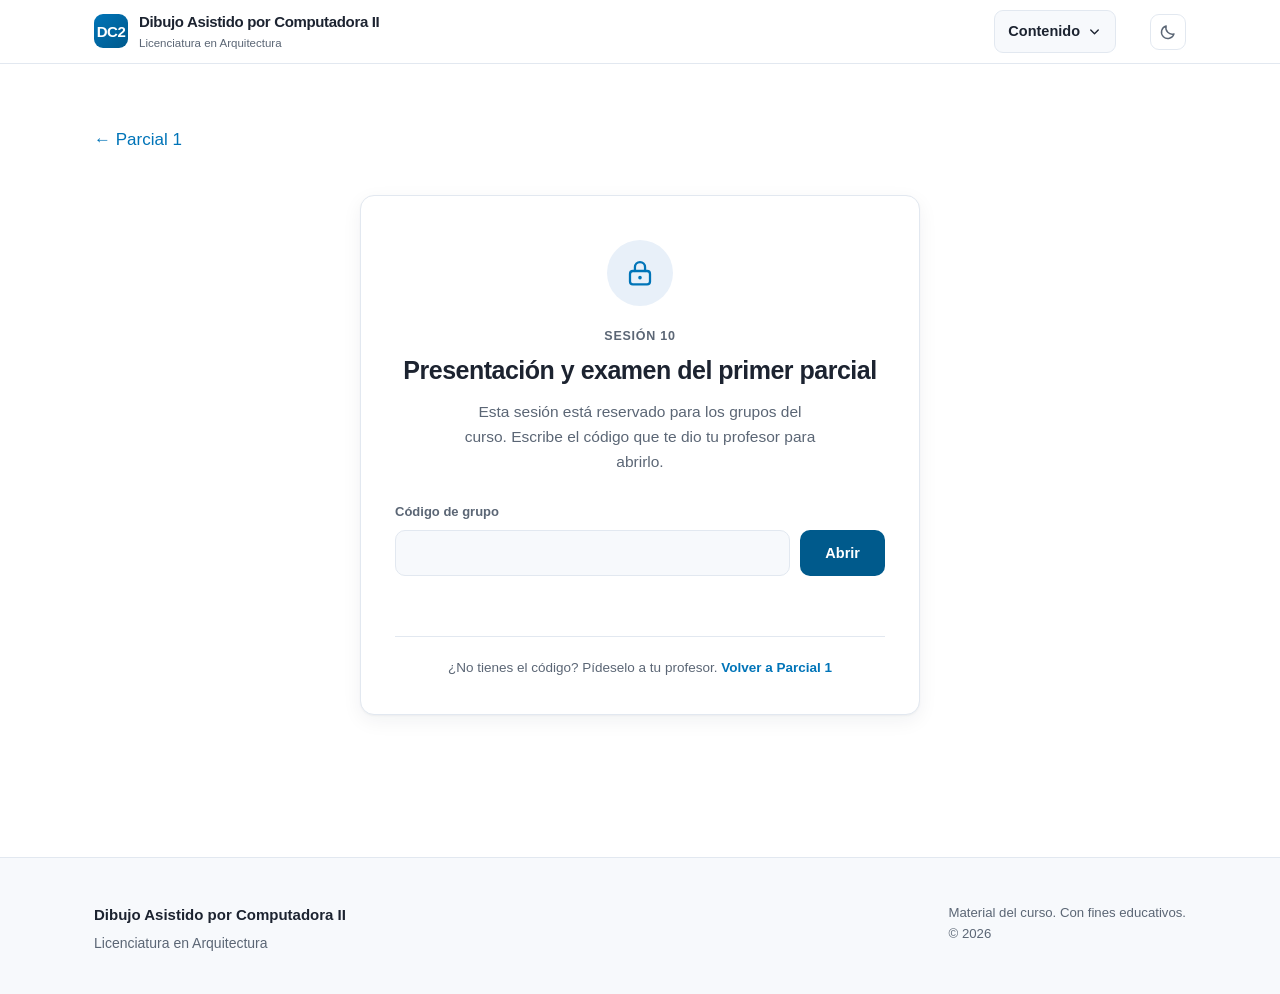
==== commit 93386898: "se agregaron candados a las sesiones" ====
--- a/temas/sesion-10.html
+++ b/temas/sesion-10.html
@@ -4,7 +4,8 @@
 <meta charset="UTF-8">
 <meta name="viewport" content="width=device-width, initial-scale=1">
 <title>Sesión 10 · Presentación y examen del primer parcial | Dibujo Asistido por Computadora II</title>
-<meta name="description" content="Sesión 10 del Parcial 1: presentación y defensa del anteproyecto del museo ante el grupo, y parte escrita del examen.">
+<meta name="description" content="Sesión del curso Dibujo Asistido por Computadora II. Requiere el código de grupo.">
+<meta name="robots" content="noindex, nofollow">
 <link rel="stylesheet" href="../assets/css/estilos.css">
 <script>
   (function () {
@@ -35,166 +36,47 @@
   </div>
 </nav>
 
-<main>
+<main data-destino>
 <section class="seccion">
-  <div class="contenedor parcial-cab">
+  <div class="contenedor">
+
     <div class="cab-acciones">
       <a class="volver" href="../parcial-1.html">&larr; Parcial 1</a>
-      <button class="imprimir-btn" type="button" data-imprimir hidden
-              title="Imprimir esta sesión o guardarla en PDF"
-              aria-label="Imprimir esta sesión o guardarla en PDF">
-        <svg viewBox="0 0 24 24" aria-hidden="true">
-          <path d="M7 9V3.6h10V9"/>
-          <path d="M7 18H5.2A2.2 2.2 0 0 1 3 15.8v-4.6A2.2 2.2 0 0 1 5.2 9h13.6A2.2 2.2 0 0 1 21 11.2v4.6a2.2 2.2 0 0 1-2.2 2.2H17"/>
-          <rect x="7" y="14.4" width="10" height="6" rx="1"/>
-          <circle cx="17.6" cy="11.9" r=".9"/>
-        </svg>
-        <span>Imprimir</span>
-      </button>
-    </div>
-    <h1>Sesión 10 · Presentación y examen del primer parcial</h1>
-    <p class="parcial-desc">Cierre del Parcial 1: cada equipo presenta y defiende su anteproyecto ante el grupo, y se resuelve la parte escrita del examen.</p>
-  </div>
-
-  <div class="contenedor sesion-cuerpo">
-
-    <div class="caja caja--concepto">
-      <p class="caja__titulo">Objetivos de esta sesión</p>
-      <p>Al terminar podrás:</p>
-      <ul>
-        <li><strong>Demostrar</strong> criterio conceptual sobre los cinco frentes del parcial, aplicándolo a situaciones nuevas.</li>
-        <li><strong>Defender</strong> las decisiones de tu anteproyecto: por qué ahí el acceso, por qué ahí el corte, por qué esa luz.</li>
-        <li><strong>Identificar</strong> qué necesitas reforzar antes de empezar a modelar en el Parcial 2.</li>
-      </ul>
     </div>
 
-    <h2>Cómo se desarrolla la sesión</h2>
+    <section class="candado" data-candado>
 
-    <p>
-      El examen de este parcial tiene <strong>dos partes</strong>: una <em>defensa oral</em> del
-      anteproyecto ante el grupo y una <em>parte escrita</em> individual. Las dos evalúan lo mismo
-      (criterio), pero por vías distintas: la presentación demuestra que sabes sostener tus decisiones de
-      proyecto; el escrito, que puedes aplicar los conceptos a situaciones que no son las tuyas.
-    </p>
+      <div class="candado__marca" aria-hidden="true">
+        <svg viewBox="0 0 24 24"><rect x="4.5" y="10.5" width="15" height="10" rx="2.2"/><path d="M8.2 10.5V7.6a3.8 3.8 0 0 1 7.6 0v2.9"/><circle cx="12" cy="15.5" r="1.35"/></svg>
+      </div>
 
-    <div class="tabla-envoltura">
-      <table>
-        <caption class="tabla-titulo">Desarrollo de la sesión · 120 minutos</caption>
-        <thead>
-          <tr><th scope="col">Tiempo</th><th scope="col">Actividad</th></tr>
-        </thead>
-        <tbody>
-          <tr><td>0–10 min</td><td>Entrega de los paquetes y montaje. Cuelga tus láminas antes de empezar.</td></tr>
-          <tr><td>10–46 min</td><td><strong>Presentación de los tres equipos</strong>: 8 minutos de exposición y 4 de preguntas cada uno.</td></tr>
-          <tr><td>46–55 min</td><td>Margen: transiciones, un proyector que no conecta, una pregunta que merece dos minutos más.</td></tr>
-          <tr><td>55–65 min</td><td>Comentario de cierre: qué se repitió en los tres proyectos y qué resolvió cada uno de manera distinta.</td></tr>
-          <tr><td>65–115 min</td><td><strong>Parte escrita</strong>, individual y sin computadora.</td></tr>
-          <tr><td>115–120 min</td><td>Cierre y anticipo del Parcial 2.</td></tr>
-        </tbody>
-      </table>
-    </div>
+      <p class="candado__etiqueta">Sesión 10</p>
+      <h1 class="candado__titulo">Presentación y examen del primer parcial</h1>
 
-    <h2>La presentación: qué se espera</h2>
+      <p class="candado__texto">
+        Esta sesión está reservado para los grupos del curso.
+        Escribe el código que te dio tu profesor para abrirlo.
+      </p>
 
-    <p>
-      Ocho minutos por equipo, con las láminas colgadas. No es una exposición de imágenes bonitas: es
-      <strong>sostener decisiones</strong>. Estructura sugerida:
-    </p>
-    <ul>
-      <li><strong>El encargo y el sitio</strong> (2 min): qué museo es, para quién, y qué del predio condicionó el proyecto.</li>
-      <li><strong>El partido</strong> (2 min): cómo se organiza, por dónde entra el público y por dónde la obra, y por qué así.</li>
-      <li><strong>La sección</strong> (2 min): cómo entra y se controla la luz, y qué pasa con las piezas sensibles.</li>
-      <li><strong>Lo que queda abierto</strong> (2 min): qué datos siguen marcados NV y qué resolverías con más tiempo.</li>
-    </ul>
+      <form class="candado__forma" data-forma novalidate>
+        <label class="candado__rotulo" for="codigo-grupo">Código de grupo</label>
+        <div class="candado__fila">
+          <input class="candado__campo" id="codigo-grupo" name="codigo" type="text"
+                 inputmode="text" autocomplete="off" autocapitalize="characters"
+                 autocorrect="off" spellcheck="false" enterkeyhint="go"
+                 aria-describedby="candado-aviso" required>
+          <button class="btn btn--primario candado__btn" type="submit" data-enviar>Abrir</button>
+        </div>
+      </form>
 
-    <div class="caja caja--concepto">
-      <p class="caja__titulo">Ese último punto cuenta a favor, no en contra</p>
-      <p>
-        Decir «esto todavía no lo verificamos» no resta: <strong>suma</strong>. Un equipo que sabe qué le
-        falta ha entendido el proyecto mejor que uno que finge tenerlo todo resuelto. Lo que sí resta es
-        presentar un dato inventado como si fuera firme.
+      <p class="candado__aviso" id="candado-aviso" data-aviso role="status" aria-live="polite"></p>
+
+      <p class="candado__pie">
+        ¿No tienes el código? Pídeselo a tu profesor.
+        <a href="../parcial-1.html">Volver a Parcial 1</a>
       </p>
-    </div>
 
-    <div class="caja caja--recordatorio">
-      <p class="caja__titulo">Preguntas del público</p>
-      <p>
-        Mientras un equipo presenta, los otros dos escuchan con una tarea concreta: cada equipo debe
-        formular <strong>al menos una pregunta</strong> a cada uno de los otros. Preguntar bien también es
-        parte de la evaluación, y aprenderás tanto viendo resolver el mismo predio de tres maneras
-        distintas como haciendo el tuyo.
-      </p>
-    </div>
-
-    <p>
-      Entrega además, si no lo has subido, el <strong>archivo .rvt de la S9</strong> con su captura.
-    </p>
-
-    <h2>Qué evalúa la parte escrita</h2>
-    <p>Los cinco frentes del parcial. Todo lo que aparece aquí se trabajó en alguna sesión:</p>
-    <ol>
-      <li><strong>Información y evidencia:</strong> CAD y BIM y sus diferencias; el modelo único y sus
-        vistas; qué significa que un elemento sea paramétrico y que necesite un anfitrión; y el sistema de
-        procedencia <strong>V / P / D / NV</strong>: qué es un dato verificado, uno provisional, una
-        decisión didáctica y uno no verificado (S2, S3, S5).</li>
-      <li><strong>El museo:</strong> la definición del ICOM (2022) y lo que exige; museología y museografía;
-        el programa por zonas; <strong>misión, colección y públicos</strong>; conservación, clima y
-        seguridad; y la luz como <strong>dosis</strong> (intensidad × tiempo) (S3, S4).</li>
-      <li><strong>El brief y el sitio:</strong> cuadro de áreas; <strong>cálculo de aforo</strong> y los
-        requisitos que dispara; <strong>accesibilidad universal</strong>, incluida la sensorial y la
-        cognitiva; los <strong>flujos</strong> de público, personal y obra; lectura del sitio; y partido
-        (S5).</li>
-      <li><strong>La representación:</strong> planta (el corte a ≈1.20 m como referencia convencional),
-        sección, alzado y escala; jerarquía de línea; y la <strong>correspondencia entre las tres
-        vistas</strong> (S6, S7).</li>
-      <li><strong>El modelo:</strong> qué es Revit y qué no; el archivo único y sus límites; las partes de
-        la interfaz; <strong>niveles y restricciones</strong> (base, superior y altura no conectada);
-        <strong>tipo e instancia</strong>; <strong>familia y anfitrión</strong>; los tipos de archivo
-        (.rvt, .rte, .rfa, .rft); y el <strong>protocolo de diagnóstico</strong> ante un error (S8, S9).</li>
-    </ol>
-
-    <div class="caja caja--concepto">
-      <p class="caja__titulo">El criterio del examen</p>
-      <p>
-        Lo que se evalúa es el <strong>criterio</strong>: saber qué es cada cosa, para qué sirve y cómo se
-        decide. Las preguntas sobre Revit son conceptuales (qué es cada parte de la interfaz y para qué
-        sirve), no de memorizar clics. Ese criterio es lo que hará que, cuando modelemos
-        el museo en el Parcial 2, la herramienta trabaje a tu favor desde el primer clic.
-      </p>
-    </div>
-
-    <div class="caja caja--recordatorio">
-      <p class="caja__titulo">Qué traer</p>
-      <ul>
-        <li>Paquete de anteproyecto completo (checklist de la S7), listo para colgar.</li>
-        <li>Lápiz o pluma; no se requiere computadora.</li>
-        <li>Identificación para la lista de asistencia.</li>
-      </ul>
-    </div>
-
-    <div class="caja caja--practica">
-      <p class="caja__titulo">Comprobación de logro</p>
-      <p>
-        El examen y la entrega del paquete son la comprobación de todo el parcial. Como cierre, escribe en
-        el reverso de tu examen <strong>una cosa que hoy sabes hacer y no sabías en la Sesión 1</strong>, y
-        <strong>una que todavía no dominas</strong>. Lo segundo es lo que trabajaremos primero en el
-        Parcial 2.
-      </p>
-    </div>
-
-    <p class="sesion-sig"><strong>Qué sigue:</strong> arranca el Parcial 2, modelar el museo en Revit: del papel al modelo.</p>
-
-    <nav class="nav-sesiones" aria-label="Navegación entre sesiones">
-      <a class="nav-sesiones__ant" href="sesion-9.html">
-        <span class="nav-sesiones__rotulo">&larr; Anterior</span>
-        <span class="nav-sesiones__titulo">S9 · Taller: primer contacto con Revit</span>
-      </a>
-      <a class="nav-sesiones__ind" href="../parcial-1.html">Todas las sesiones</a>
-      <a class="nav-sesiones__sig" href="../parcial-2.html">
-        <span class="nav-sesiones__rotulo">Siguiente &rarr;</span>
-        <span class="nav-sesiones__titulo">Parcial 2 · Modelar el museo en Revit</span>
-      </a>
-    </nav>
+    </section>
 
   </div>
 </section>
@@ -216,5 +98,7 @@
 <script src="../assets/js/main.js"></script>
 <script src="../assets/js/curso.js"></script>
 <script src="../assets/js/menu.js"></script>
+<script id="cerrojo" type="application/json">{"v":1,"iter":200000,"sello":"88c6a924f70d","iv":"XQFNxZfESf3nZxdt","ct":"CJaPi7aKOrqoZeotLeT+CYwpxGnoiy607nGias7ngyj7I4PoXACutTp7BP7TJbr3PaIzoJJOUAL6FKw3c0akxwBc94aeG4OBYb6OEGwFvjbq1zaBVj1zAEn49pv3+7qOdbt2hqSWV2kdo/20nHIWAZdb2ove5kNACavwhx5YOfuBHZJ7DixV0SGLGqMbNA8Jo3N2VpMze5hLvYaWT3X9/rrlCEFu/GJYBjgDg/vDD/nBvBvzwbm+U6OQkjr7MN7sliLzokBBmKOjgXJyfS++hYx286Awc80lQk0fjE6M/RfZJXD/cAG02egbDQYMC+Rv5ySqPXVeJ6adDRk5uql1/cSJ+2xUAnDiZdsOn59/nHChYHQTJoVB1klHPh6mnkPBirPhmRZzqRvfj8yjgmFeoiTGdQd4Th0xv/IQl6syXbPRSzF0w0tvYy6mO6eJBZWU+FYszXo9ZUg8bOEOLyvunH3sjNPHd69km+zLz3C5qSKlxw1k1qD8JDr8aXMNiBnuUvtpxS/vVVBeAH5s3njBI3j2PDgUesgUcMhKhepPc5I9OPWTbdOZ0azbIEnBBKj7vG2nrFRCOzeEiV2HBdGv3s/edkIdSgo+r/+BGhwALYpYWwW00OdylJrcd6QCDx1zuvc4OwOxFE+17DeweAArFlzmJYb/EhPCWOemgeMxyYa0ON1uIeFFo01FnZ7J+ws10g1MrWVTn/xdGIuABckz2sklmPwq2bK9aqgVbYFv2wVmPL3XXphnIYuz3U5xCYdLQKo5xUYbdU4ZSlnBCW8bEYhF36uuKpbGkXRmY9qQv6jTJr+Gawi5kz1Md2rji3AKzZ8eyYEcvc/jKuhaeuWl+hhl5aj23dOK7vEiFnu0tkp5Qez6yNfKmQvCo9FaM+LCHzHwQI9mulpV2CwTtaLtz9N/gyi//NwMmjl2lNUHCJBTmlGT7mvHfuXyNZRy3OST01z/8tQ4psFfznpzVzmxaSo4bJMUCZ3+2AaDmiOJMdJ6/uKzm/FrKKfcNXe4dKLJmWJdbGOoyWxx1polRdwNW+RLA+0yhN84m8r91zCMzb07b3NlTKJQXz/ZC4//Ea78OyccxW9OqifZgU6zGuBojSWHY9t8JuBf5ws7m66YpxlH5VsCwbMfXoc/PRLPjw4LkNvXfo/MOzH7MGvNf3TX6CzyZe50E/q6EQrAGtqcqLTm4XoU3O//0NrWhctkadr6JU91i+HDCK2xuu4p5x6E1Fz0oKLsqj1lRu+jgTbkXL5qTNtBpX/j1HFXW9rTkV4nEnKUEQq3RApWyq9BTwVwBKNcPY6ZJ0icgFvLAlPbbNCuA56VHnn2lbBxEjBFOQ11v06LNn2t+EioNKCAGG+CoIqDTtXFLtFDJUBq7uwju5k6ONYMPyRhcwDyXgoRLDB+RdGseQFoBO/mCGOBMOTScTFqX9WtWLoWSYKOZQAwNcNfR1nDoNO99WGGMvl737vizjhM+af++4iAPrmDeg3PpzPU6I7y8vDfqcNMF8TxR3fbbJe76rCLMd4PZJ4Dwobj3ZNgdh8AibcAASUH54AZ0twcBUBs5HawlRGfJmy2XWvByqhycD14zPraqrbShAjgjGsrgIMxNPFuf/7/LXUtpRa5Z3I0070z4qAYlUafd29GcHDFegPOpLxdB5fwSRNZ6AIQCf7vlkZarVJtLZFRIax+KiHGHMSkIIy2e7JCCTxUWqhrfhPScKfxTEejEDnnSPXBzoyGpZUJHWevdNQzRFZzjk/kmRuOdt6RNRAMY0qA3dfTM1JGNatStJuL60GuA7c0CPa5h4xHbq60xzqRIXVZerA28E15G/HzEfbqfYcuuMGR3cnd3H18smRwZqWWcaHefXSR1rTK1P9lejPV1f/QezwywV69JuPtmf/brLugVbDWLNmqc6tWDMQXQnI5EBEGOOONT8OIhHN1rP1XFEslj3U5MPhD5ivyv6VuAkMfUsS0J3zYv1pdQScmGTMEYsRKxGz5vHU+JRgPQ8WuGQ2GWOyVNhHeGEmsiAbMZYoURu7rQb1k78So/3xagkfmCoucljC882WoQ8Ow/uvkdkbeSCbtrAGsNEx3MwwByfzF0wCsIPvlm0pKzsnot0odFaxcQOJ6Br8J5TQe1H1O0bBDvJPsl0oum/P5uUADMVTftb6yWiNb1AK41SFnyUcpWAVh2dnQnu62xGGMeErkcT18K36PBq9HT9hDXiOkQWPqac5VUJYAd+bRLRWJsX1s3MWmgUMz89VdBgA0bFqWtfiJSBEpG+9fOqqzS2YFAhlKEJgD80vKMROjZ4Mbh79LumSS+9gswGCBRIUbNUFKUDXb0Qb4XuNLT1m8QB7YI/8tDwOQcVj+O4sEM4/XEVla6zy011Fwx7KRaDduX25WhuY1jJhObhPJDoR0soft/u89I18yvVnjYEvMu2Gz5iIEPLEJcFrzcNxkW86JdyfomFWamSeYU0vHnQHCvTFHzcl/ILj0Eq9bhoz4wksDpBLmN+itO7FY9QRwHSD32EJm3PExY3/acGxfXxUAjfblKiP1zEe0fgBDLiMf92K6u8WLGQUajdDzEEP02GkCPoXoQNLBKblKP3XtozY2l9bysYIdoMiugQ5jMubCtV+zW1BvwRTvIuA0dEfaeNofEfPwireVmmNHA3H3Q/rgSVQOj0Rqc2XQfCmpExetQYsAel+mBDaNs+m2ws+ACr51A8aFLsxlOcknSu1YOEUHoaSyCM8A0yvTW/28caS/T7qipLmz9eIuYE9nto6jvPjHRk9O50SLxLRKqrE/I00E2qRLzfKKeac9Ua0kE+vSkkpD05G/edXFHQq7+B6s6aSJ9PzPbz7c3kq17ucz1kknW3WLzLRPWNfy7339pPkWpIBf/0U7CuzabZJLY6CMz8gjE8LsVW6skk+blb7c9doqU+nJHpU1gxdHITtF4wQeHtll8qI3oOEO55FHkc3Q+nRIlOtwcBNyvLK4c4ql2IimlEapXIV6SVEf5RDKVJVvmrqdjbc1+jlEo2/zpyGqLRc8iRB6jLGmwbKFa/L2vdvNEyFdUkoEuQ5R1aQpDyXfjzR+CT6U8v51R2ywLFRW7RtUM4KteiTcCYEvkdOOkvo8/Co06uS1Rx+R1rPFm6byQUkI26oimqkmlBqOrW/9O7Ac3M/7ouT7zxKdn7ZVWPp841UYXQUrQQUDc06wkShQVXVA6kUSTth7LB7bCAHdAmn18993scFGGxba9Fn5p273ZEbypCMYh6uubf1owbXFiVzoN76c2PnJloAYzTVIuIgh3HVJaclwZxPZblseQQSd7F7Hw6lirY2EFm4kV00hS0x8/Xko9ncgvGb3fWp+lL+i7TT4Xd3MmobWhH/1kq/Fahu6fKAoXQRuASa0zoYHLvwgvlXbDiW1TFytTI7gtbOJm5UjuxiyevFbZRvZaval9K8xsmK1jUOhDiNWEwKSmRPiDou7oJD5dEqOQp+dLn1AUMBft2zFKbpMNL6r9O0cvrnGW5dWFHIc9M+ptJhBv9PIfOaA1bmVtWT8y4M3/OstOUzJCLLLLNaVibg/L4POZpUmWODHjwHO0cpZO0pqNBhWZ9/xcgnM/7YT2pQOMn9oWkzrVrh6G6l4GXA/Tsd+5tmRn88YNp46a+6ORr/IrcoLDJC+HWytIHSMc0MUovs/FjbtjPgGs3GNGUrY1m2ZXq0cQWd1gFDTmcolRTy11MDYtSWK7WLXdXpzKsQy+YKkD2DiiFM1krrpjd0aUiDO++bJtMMoY4fAyS8x+ZGeyaACU8YrvqGh3ZUBoni1nfiYu/pUfy9gBs2bzJTfLnlm0jYmfFP1wQ7eIR7m77HTqJ+dYNMX08zq32pIG7Ag8KD/QcmFWMhx+piMMYuynjXhuu5GolDLfQ6s+JSYYk/Tet84KvUijGxp3jy9dWRYDISqDILj0J5RUbCuJK1GxESoSuYtbbqJ8pBZG0KZ9ipnku78NZUThJa8NSvstLKBd/BOYbuPM1oH++OwgcFwlwsQ474E1QJnqs8Tht51+LLhSVAlTzwC2pu16XFwoQO7MSTcvET3aXa18kqzuydrUM9SozHBXArII8KQgONr+ccVeDzOsgehpxtxvYyFzMYp53m1zHP/8t2TEDAo9525WOPok9B/nrlzrTlt2VmgsKiWqlIIAYRWuLAF6cLNtR8cuGv5RcdYcZmOqV+RA2RPABxdychYIAHjxJuJJYka7C0XoiMUvMgtns7H+bD+ItO951aWzBJL/aS1NKghw6lLkOOsv6ax6RoycZOHPEcCIJ4wzLbGlf94TO6iSBu7GpysqVQliQQnm81x5/SHR3hAmH6AwyfMiYlyUM4OnqbqLY2RsQ1e4tZJ6ZSYsPW118RWncSg0sgf1R2WTgJYnP47kAyeA4zfgzOIrMQJH1aLQHZ2EZp/MJ5xSHS1JsnU9onc7h316uZHZHzTL62iuf09ptV6co2jUTWzV7QousIZrDKyuzMVtxTAJHmZIxDHy/TrjDuW4GYXH7bWF4ukVHqtr/6mgUR5kuif1x9sOg6xbCVjtwR9yLBKVQMufIH1gs9ftRv/n/TApCCr9mDVg22fqnKyQrZNnxpAfwTAgpqCF+s2wGCLNcpETj/7RnksXuyDxdiG2t/fhP0P2A4eP54ppaArBraCxzXq/gKe1sNkseIsnrGDuXtOHoZ34wCpkkNvkKV2bLVFSSQ0mB5jv6QTx6oalYnKEbdXgTuAesyYQS6HnJeIGndNaS0YJdk2zJ1QvruD/XybBpc6aPXwo519O/TYf/[base64]/iTo6ePzaqoRRMIsNbjw7+kQWiYdFc7HiQ7acoji3qRipQfjM4ZgmvE7fbn0+I002jFEJYF+hb7kaOI062+6ceIApLSLI/hJcow4bREYRtjRl2BziYmruIz0XKuTf7N3hpnGJaPTg15ECQ+Pers25yjDS9O59iUiTOriYGzZY2R5Yc0DmOjy8ddINd6pq/9VonsqwLTqP0gmHdn7KTemW6MHNQg9rUOsewX/QtXw5jYssE1S1l5eqZUeTQqm+hQcce4UiOJsTievAl//pjxKJx9HfcfuTSzpHViw1sYFUM2rPfkHhTjYL3E+HQ4/HVONDPe9NiZfJuFjK6CgfoJFMjoPHlpq/nX2+/RSLZzHg3aLxvfbwU9yELl3Ehdkw4z14ldiSlx7TcBiFUU6dX4z+ls7KFC+8/RoXaqTCRBFPTQtVtGvl9g+6Z8oyVTzaZMVMddakY8HZ4yrUfWjE5XlZHOKe3Qd/ZFMmDFea4MypaT+bQsvN3+mRfQ+aL1Nq+CwPK3rqd+4GBfRdDXweEtRY0yItCc37tMPIouS9IuxQ0FD2GzyybrQu51VRqEKo/+mGftmJraxNOIHtzrDbO8IRMGj1I0jdarTC+yvgCBVeb9HhCi1ThiVNuzJhdL2mS/u4890JjQMDSMCNEDpudVEpRAx05wkjDuMetEVpD7srIdFyReeC0A/keuYgUHjNHRL4ovC2F+ON6lnfpE7ZL06wSuySV589KIQ4vMx3pnBDQ1mWkIjy/Vd33Vu0sZSmHAsCKH6P1n6FUpIbMSvTUo5di4fpk73Bnfkz5zc7QOkusPHQxtJ216i9RkGMdJZ3E+0HaLWhC0m7cWlLC/zP6PMRD97F2jg7paF0m/0/0/DXkmY3l6/aRiKGgpgxg2H/ipO+5YXbaCbjg1t+wEJUuepf9p02q+8a3voq89LPNzAcmYNv16Q64aENC4FQdk0DL8ahJspui16sTIrHz6Cx2l+1x/8nXqak3rY/HnqNZML2Nq1Gpfz+DmbjuMeRysYoGISNLTRjk6aioL9OkZGukiuCfKgqf9vdYjtMSZshSR7+oRJVNt812kWTvurCUO12kyF73M5Q/mbgrgOqt7ADPPlh1eqX4HKDZyFUJRqAD/E4xj64TlWP1DnS3GGqv6IB8nQV0viBojsMbu+55p9NuFDQDUvnG5Qq+WD/VKis8geq9TJ7BiCma9HKVCNLTsGh9ktMEQCNZeshgsjZeKQWYzUHHBrZgyDGwohwnx9bBeHgX5LMvVyHy/Gu3CAKr/+unTDcxboImMrOVJ78+BWo2WSk51MdX6sAOF5uWYNzpKUSCsa3zilRlnoqAB9MfrF5xUZKxKs5r2naocw5UHLx8P6qOxnAEF/cGu7tzf6pLvdCctrBJJblROUkHf6tQauPAZVwikLdNSNL0Ut3uGUwPBc3Fre5W59I8qI/roV8eeiUCbZWgaiq98346sOWNldsoxOleVwV/jRHL0HVAt3ZiLQQxk9UfDc/W+hAbcLhA8mzmDtALDwoyX6vPjs36DkRClsjqibt6rgpL0Mw7BpJe7Z1rW4/rjykgaJlur0KkQUjKGOJlGgcTIAG1pvTz0h8j//LHHjytG1Hn+MluzkfNjjEXoUqtNwPhCYO2DSWlwzjRyVSVrYJVtsMNJ7OQwEhDwbKImOI6FeOO7l2FNe3RD2mL8eIMUQx0Oe2FeDXA1X/Z8lYa2vAXACcSDCa2Dn+Uwrc9JptlP6ilIHVjvoY3ce1AC2qJzsPey9dqh7x4Cga4LHfewDWTsHmffSo0i3V7A8p81RjQxKeP40cTeYXPTl5rz7rbuRhx+Lgk+RhinroWkocag+o36OYb+vVevZW71zSmbngmVoBQ/cr7ao0Jc0zwNf2lWw1aaHvSpdDAIpR4v/tcEpIrvzbMkpzwKJn5VZaxZMQwbv3ecPKvx+Zf1TbsuKbhCEFm969n+GIv2ODQBmPpvKtwooywnX30ghgligtf77+QU0Fuk1ftR2Qw6A6iRhs6A+F47+u/ezn9bqyxV3nRm7yXRi5xbPbylI6MF1z+U3vAorLaDSU2lpS7In8V9gs5n6ffBow8z46ofPgzR37nRhpHKyXWEamJplbx7Sh1nQjnJsizSJcyh00G7N3UukqdXJIoMYyO7ZHdO1JSlqJIoSGd+LR/BNfXStlOahe26Als/hayH4BijPx+KEHoJTODO3GBIGVT8wvONjWHvrb49URtwCG0qt94Ra6/RCrkw/co9QYXdj0RMhj5R+FSp9Ho25W5vHuMouXGzU6QpuZUy6y1X9S4BPKKL3wrikBdE+R8yvHMWXkHXtuJ3o8WtPsaummRB87sQFatMZ/gwlPXzJn1c3/[base64]/C2EXHQg/QK9vRzK6a6iVB8Gpyw/0nxq9w/p8wtk3XW5tVMWKfDy/eS+jUbPn9nX5MdHYuF8+lDptTd2xSx6mCh9xMM9tdt8o84Tj/TNcgSSRdYt/QDi/bls0Nngrff0TzrJh8ngGWqV3JV/WyqOQTeiDsUHbBoHbUlfq0goTcOCtswOp8lYgRamlsArnRD3hbvnRiXcgSm/k4tXvHSffTIldkS6gRjbFouMwtUTs72HHRoTapgz7pMhYWM1yTozIBbHe+2NPOQNwQ5pPQTlXBHNKqr/Y5P5yfc0tJcpvXPrEb1hW0zAHjhdWgpiXgsmSKMLKqD5QO0/g2mGvmiyDk6Q/bjrKAFJ3RtUwXpf5sDpZBUv25dAuy3rdjc2C3hn9TgPmfiwRk7PUNnI9RbYIqZJyG/xvElLFtsPhN4s1eV/gaOOnfmB60PC8NCsT5617tRGxdl9SpUzIcJHm7IP2HYGQm4e0SDdXWFJWoHcFrLJqRfLP8Llb1bilzZ0307nSWWf2P/[base64]/+w/i2/asivKcJc/Es4o4EwCWw0aSZo9qRr5QJmYNWH83zP1W6Mtgx1xyrJcsOct0e+rO6O+t96ANh5F5vkvcF05XJ597+pOEdYKqzF7TiFpd++NpBtDpeRml5Osycw4WU7LkqV0/65t1Nc6Gn6uXSowln90b/629190ymPPU2+Ct1DXb7JQve1hiB3ExKYWHQyHlpN//nQDV13lC6B7r8HTG9Sp85hd3znMa/rvvS2BZmRvDmFYNyiGofPCgZ2YG7IvChHI4G3ERYEWuPgO8hGYfNBTy79Vtp/FtKlb2bT6R33KIlYQDh37bfZjy7XEfpLthQxUf1QlnBU40sJSKYAc10SX5l1d8wFV1xaTR0hvCPbUB/qnAZelU4VIGUWUgc17JRJJdbTh3lIyuZ/ZzF2Yk+4j+36CwE7L6iy6HM7F0nOp/8bKaVZmFiYBOYzngb6lWairo+AU6nXto6w0dim4yRZmAzQ/EEed5RYdN+E+Fihmv2TfmbchwMBNJ3jZslsDl5CWbN1kYV29+5Uz+okm5lht7m3siJvlvJnLDuPw1UMXM8ZeW1pCFK79qLDzgfbwVTfxuHuL4sMbmPuv9miiu/3smsoAiNQSBwhX7Sjbypeb83oIRI1QHkwOEAX8Kl57v4EfsEbS83yP4vqIZ1nLXmq80aOZR+q18h/VSxxWbVkAhzY30CmBpGiIKAk/k3CmpeRw5R4nLRCFUhCwR2mm1l4wMe9JsBVVnkL/[base64]/[base64]/LK/Bkm3oKavlxWfFPO7pz8822M3VEEychelOdXJG1lN3FCBZ9HtUPS20vz/9Tu2coenJdHMHF/ywVpZCzsIg2ebFJ/BGLHHz2h5BDv9ShNnuVYETVqrwMo3X/[base64]/HXx2AIZChQEopvjrAjNcWupVskZl5hWE47mgKiCZKWzQ3vb4b6wIKhpJ1vC2BPt2Zjbk/r1ELBXTkkQz2rTQLuUKz7KPJ4m0sYeszKD6EkDC1MPbXSwmxgo2cIWqeyjMDefRXObFtfn7Sx9JRd6nmPhUuvdjk7fJ8jVrySYWAOayQQGA3dzjughfSPpY/pypXqdYYoDcy0zDp9dC0ElRxc/B6uIH/qqrPDHGTvdLWQpX5okmY3JtxxQZgf+scdzq3QJbvc197xeEH5Kkxji53GBcb4uGLP1PsOBa+to1ZPYXKztd61U5a3cwQ/2FpAYB4LMJzI5A8p1e+ZjVd0Ka5m09d96nYcGuX34Hab4+hgKojIQEv8WqfAuxNVb+FPg5Zili5jt/Bf0o0bgm1IvAvE/vBJ6NWhZje+vaCBdOA9PSnnsFJNQhGOolmQz6E8yi8Anq4I2CYBkxSQmDWGifIKSux4ihHVVeGuQpAbe8id8UpxmaKV9vfsX7LqDQGsSXWsE2F97Da2i5baA5H61jwAProwpqiamFIDc96FkjdR1o+aHHuMoCSpjyFKw+gm7mScm72RWMyU/SF485B20fyyEdqZ9Cy10hObPjL2ow8yR70jIVtTB+Od7OXaNZ6D13Pltbu20kMW4ZxGQSeLA6f7sVk1P+K3gqdY4OrnXJvZIRQhO/7/uv9QoGiiNRaTQl46AL3kCweL2aZwuX5V2mRFvqW89h3zEGcRdqCKXn51qk/4octt0m0xA3IatPxkFkcdHZJFkvJlwjdqyvNl2tM9l3brt8kW/u+C42dVFAc30uP3NzHlzYHGNbdQYXA54RrkL4870qJZEvDbjvRY7e2fILyw3QF2wx00sYtnf75iCjGHDyH67PvlzWaE5jjsDpX1Zxkencdy/OaBIqoDpLdQN4hJiY5piO+Bt3MssT16ihFCyKTZzlKWKieqaJ98J1GfeLVVGnvCINg/p4KebS61/4c34KFRbltln7I5VeDqsM0VvADbJRpo4RVKJDZQgEW9suKxg5QNcCARYRCdo9P6sGPXOQmwwn78ygYa5nusi7ftH4sowD9CV07KIkyFml2b+tu+ZXuW0bmLYSHTbA9vbiV2ZmuRRBAiclMzZMQLiHrr07qTTSGw9tv19ZRSng9KfVWTeJ2Jj2RbvIh+5Q9j1R/m5dZpyLNI23IuenUUupeRrToDD7ZQn7NcIv1NmF9AIVIVd+SEv3ASA+3kLzq/yAwx7Yx7N9A83WjkbsRi6RwHxF0TVwyvdU0EBMnzdaHhMPF5XW1mvy2U6OZM8m2YT3ctcay+NvpKsathzzrykF1YomGncwuAcJNPH3EbWsPXrkBXl1GC2cZRGXtXKaf/ou407Wy5NVVgooXDL3j0XdfcdpF+UDX0b9lj646Cai0JgeBXYSdrvZ+CK6lTCuGokcTMyceFbu5Uhn9edlv2kMc14pNEPKglymK/qPhlVRw5QoCoIWs4tGrhR/fmkD8Mu/WL6ivMna5UdWYbVVa4+/HazQEuFuhHFxLc9D0A3ENd6WPxCSTXBmNyQ1+cdVn8ETEJLU+WNVU0Q3NrjeHMXBgOilblvtkQPZS/Hq4MAo1PPob7TgzB0u3jtPK7VgDBTwVWlS8zsYiJfboa8WijyNglbfZ1BnAhAvG61Bm9JSESlbhtxR/KmPWfBnvEFOX9YDMCx9tZESwVKSKZayZI0JLGtugUXUedgEs709wrMhxzzJQ+BxGUEGOlxRXbci4XpzWbU+6fqOsHHVl1K1Wc8Sa4bmv1jIXSdIkbIot+JQJjh3gEfvi3mpwqU6UmUBm8Z/fGyTdRNWgx87jjMSV9ALHvBX2e8R+lHLdbr5obPyEKUez6pr9Wx+DBSJsiMz4CO9D9CCGohHjnj5NehsnjmA/gFCynnSJ8jvL00CGO1aNQjF7V/0rVms4KFa2/AULbC02bZfZ5wSORNxlg1tLPafikUbA8DwGfVw==","grupos":[{"nombre":"IBERO-A","sal":"7d/i8BS38uGTbqqH/ns5SQ==","iv":"tPAp+CRS1Qopk/nu","ct":"x8iROZ74XHmI0GY1hLPbUUkXYo+95i/pxZ6rchoC7yR+uMjxzeBKdjm+y0mnshz8"}]}</script>
+<script src="../assets/js/candado.js"></script>
 </body>
 </html>
--- a/assets/css/estilos.css
+++ b/assets/css/estilos.css
@@ -988,6 +988,85 @@
 }
 
 /* ===================================================================
+   Cuadro de áreas por zonas (acordeón)
+   Cada zona es un <details> nativo: funciona sin JavaScript, es
+   navegable con teclado y el resumen muestra el subtotal aunque
+   esté cerrado, para poder leer el programa completo de un vistazo.
+   =================================================================== */
+.zonas { margin: 1.9em 0; }
+.zonas__titulo {
+  display: flex; align-items: baseline; justify-content: space-between; gap: 14px; flex-wrap: wrap;
+  font-size: 13.6px; font-weight: 600; color: var(--texto-suave);
+  margin: 0 0 10px;
+}
+.zonas__todo {
+  font: inherit; font-size: 12.6px; font-weight: 600;
+  color: var(--texto-suave); background: var(--fondo-alt);
+  border: 1px solid var(--borde); border-radius: 999px;
+  padding: 4px 12px; cursor: pointer; transition: .16s;
+}
+.zonas__todo:hover { color: var(--azul-oscuro); border-color: color-mix(in srgb, var(--azul-medio) 40%, var(--fondo)); background: var(--azul-claro); }
+.zonas__todo:focus-visible { outline: 2px solid var(--azul-medio); outline-offset: 2px; }
+
+.zona {
+  border: 1px solid var(--borde);
+  border-radius: var(--radio-sm);
+  margin-bottom: 8px;
+  background: var(--tarjeta);
+  overflow: hidden;
+}
+.zona > summary {
+  display: flex; align-items: center; gap: 12px;
+  padding: 12px 16px; cursor: pointer; list-style: none;
+  font-weight: 600; color: var(--texto);
+  transition: background-color .16s ease;
+}
+.zona > summary::-webkit-details-marker { display: none; }
+.zona > summary:hover { background: var(--fondo-alt); }
+.zona > summary:focus-visible { outline: 2px solid var(--azul-medio); outline-offset: -2px; }
+/* Triángulo propio, para controlarlo en ambos temas */
+.zona > summary::before {
+  content: ""; flex-shrink: 0;
+  width: 0; height: 0;
+  border-left: 6px solid var(--azul-medio);
+  border-top: 4.5px solid transparent;
+  border-bottom: 4.5px solid transparent;
+  transition: transform .18s ease;
+}
+.zona[open] > summary::before { transform: rotate(90deg); }
+.zona[open] > summary { border-bottom: 1px solid var(--borde); background: var(--fondo-alt); }
+
+.zona__nombre { flex: 1 1 auto; min-width: 0; }
+.zona__datos { display: flex; align-items: baseline; gap: 12px; flex-shrink: 0; }
+.zona__n { font-size: 12.8px; font-weight: 500; color: var(--texto-suave); }
+.zona__m2 {
+  font-size: 13.4px; font-weight: 700; color: var(--azul-oscuro);
+  background: var(--azul-claro); border-radius: 999px; padding: 2px 11px;
+  white-space: nowrap;
+}
+.zona table { font-size: 14.6px; }
+.zona tbody tr:last-child td { border-bottom: none; }
+
+.zonas__total {
+  display: flex; align-items: baseline; justify-content: space-between; gap: 14px;
+  margin: 0; padding: 11px 16px;
+  border: 1px solid var(--borde); border-radius: var(--radio-sm);
+  background: var(--fondo-alt); color: var(--texto-suave); font-size: 14.6px;
+}
+.zonas__total + .zonas__total { margin-top: 6px; }
+.zonas__total strong { color: var(--texto); font-size: 15.4px; white-space: nowrap; }
+.zonas__total--final {
+  border-color: color-mix(in srgb, var(--azul-medio) 38%, var(--fondo));
+  background: var(--azul-claro);
+}
+.zonas__total--final strong { color: var(--azul-oscuro); }
+
+@media (max-width: 560px) {
+  .zona > summary { flex-wrap: wrap; }
+  .zona__n { display: none; }
+}
+
+/* ===================================================================
    Cabecera de sesión: volver + imprimir
    =================================================================== */
 .cab-acciones {
@@ -1038,7 +1117,10 @@
     --sombra: none; --sombra-hover: none; --brillo-fig: none;
   }
 
-  .nav, .pie, .nav-sesiones, .cab-acciones, .menu, .tema-btn { display: none !important; }
+  .nav, .pie, .nav-sesiones, .cab-acciones, .menu, .tema-btn, .zonas__todo { display: none !important; }
+  /* Los <details> se abren por JS antes de imprimir; el triángulo sobra en papel */
+  .zona > summary::before { display: none; }
+  .zona, .zonas__total { break-inside: avoid; page-break-inside: avoid; }
 
   body { background: #fff; font-size: 10.5pt; line-height: 1.5; }
   .seccion { padding: 0 !important; }
